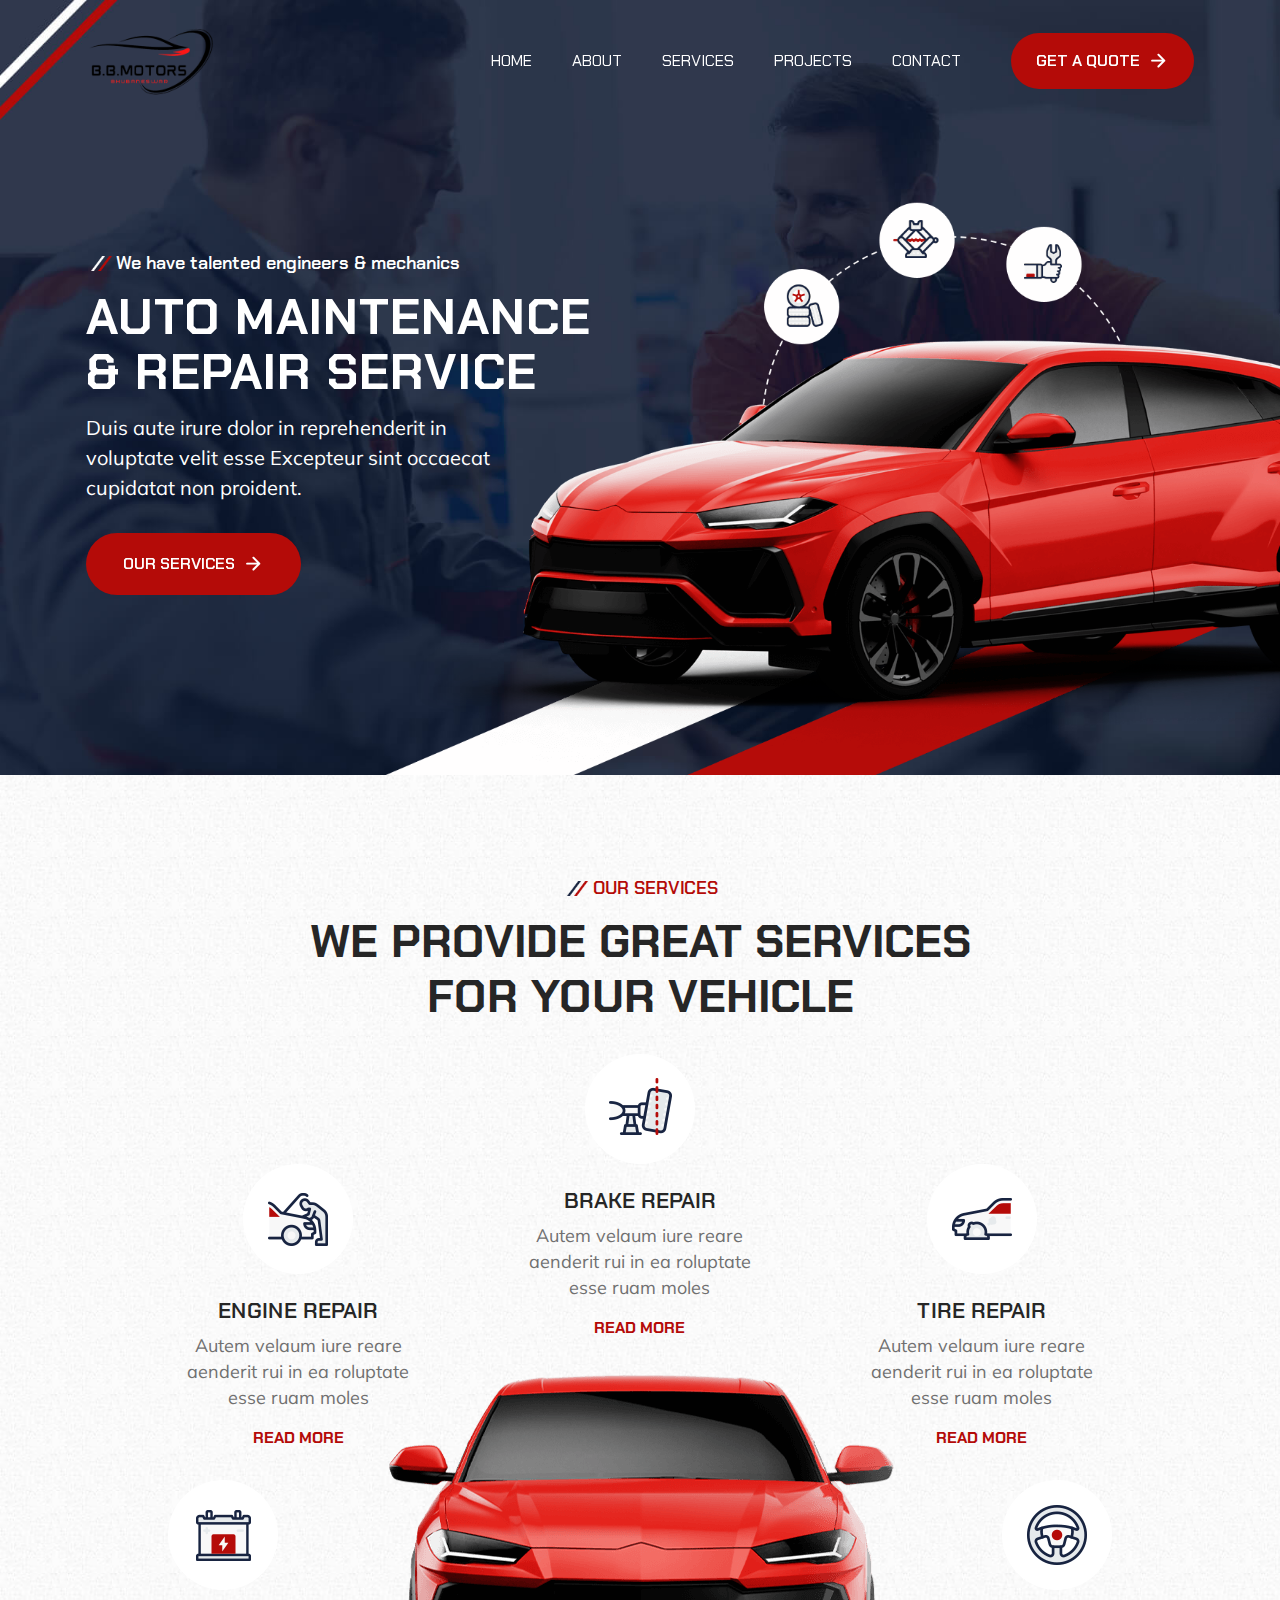
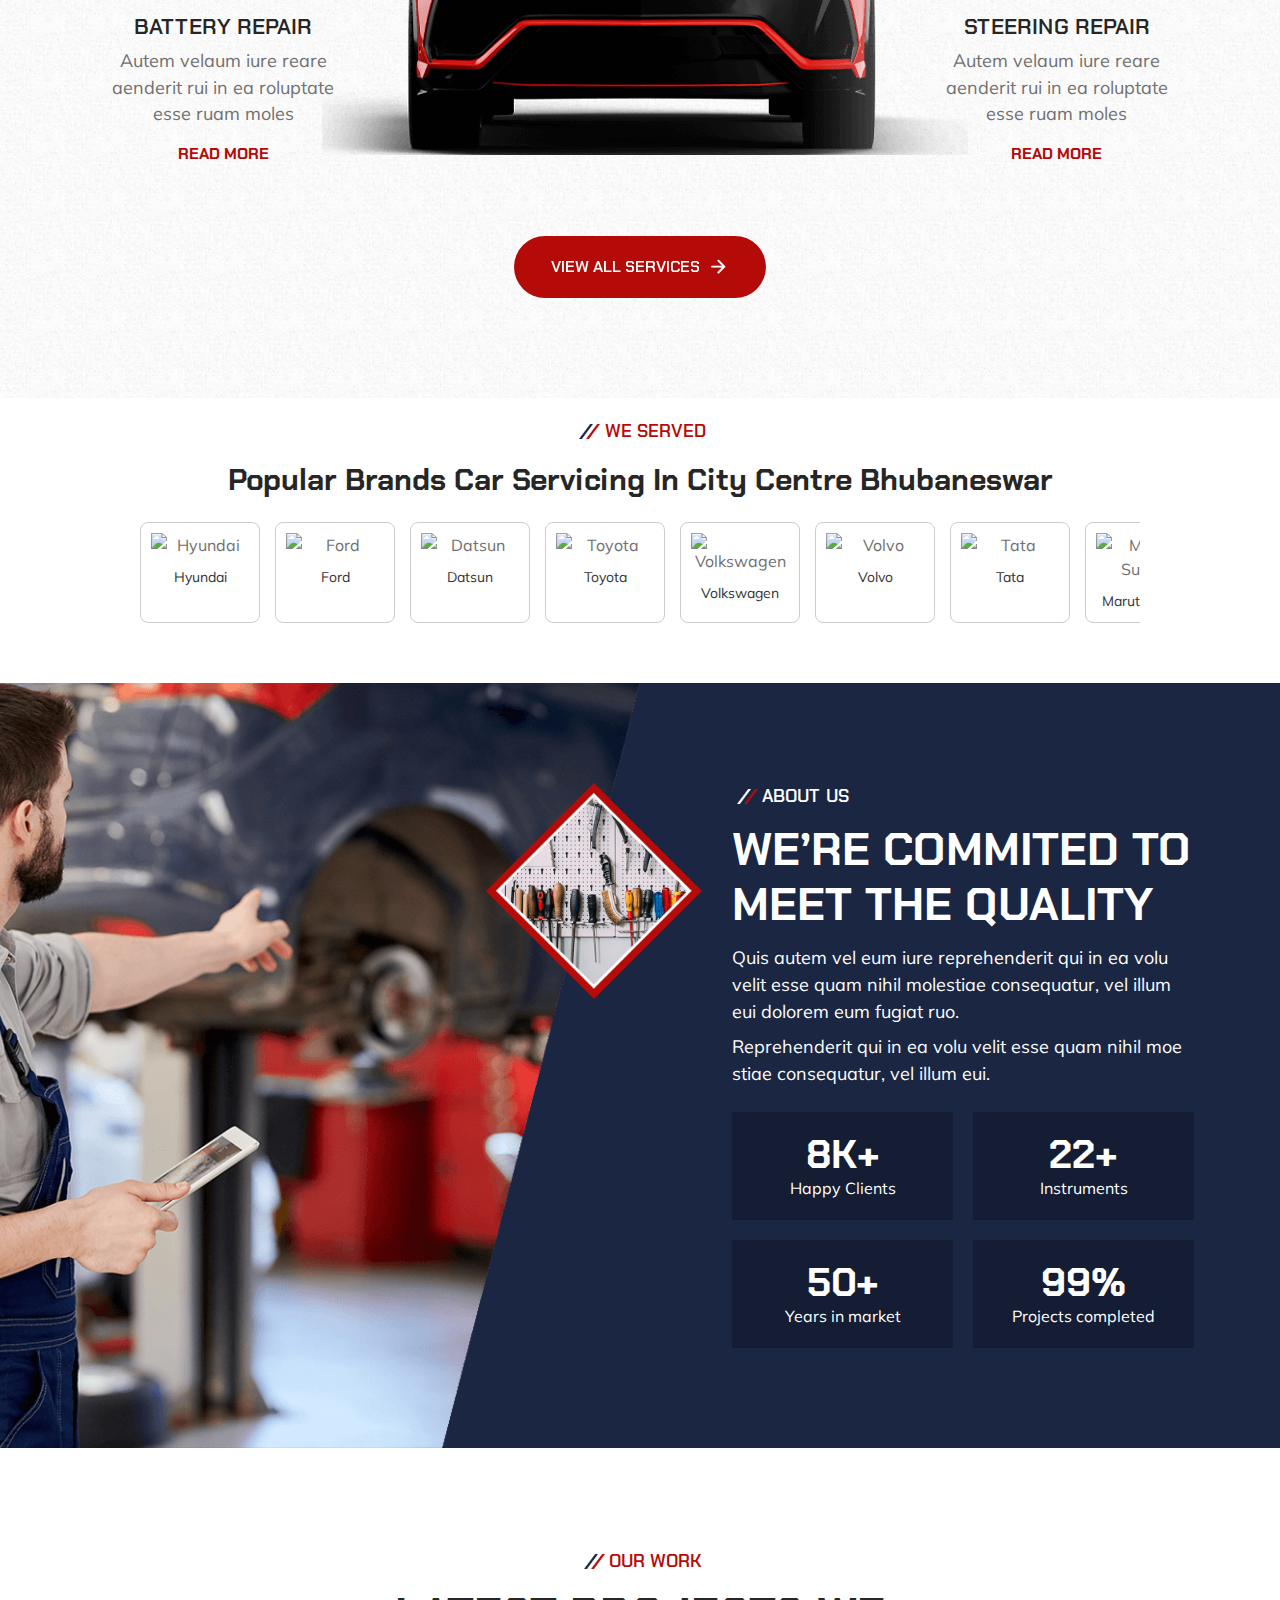
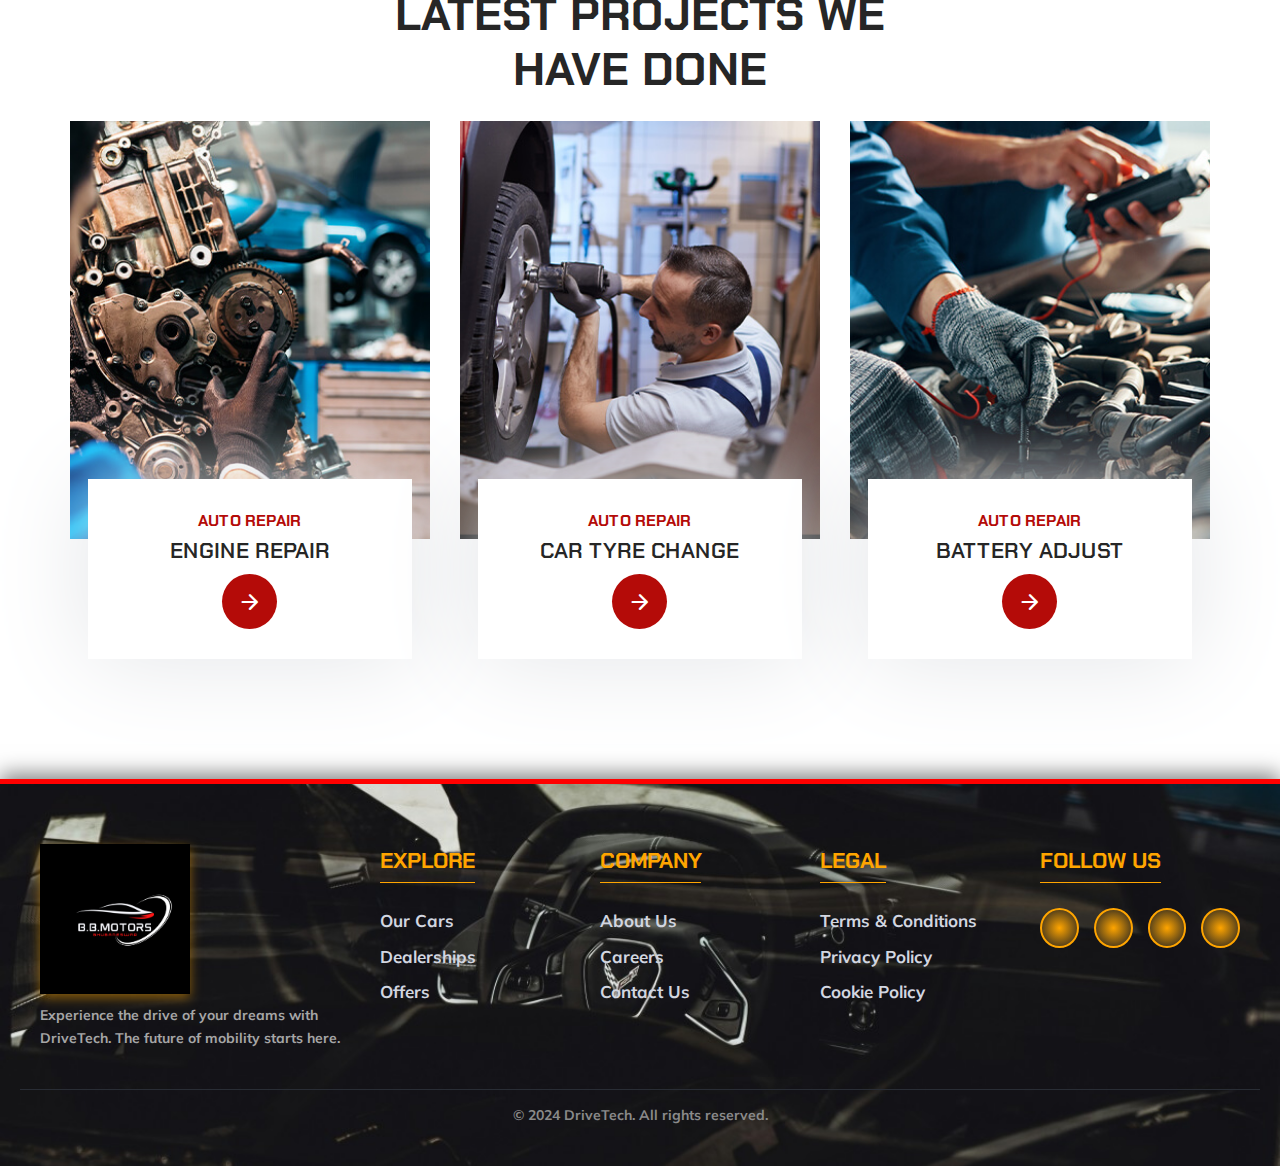
==== index.html @ 751e4c65 "new" ====
<!DOCTYPE html>
<html lang="en">

<head>
  <meta charset="UTF-8">
  <meta http-equiv="X-UA-Compatible" content="IE=edge">
  <meta name="viewport" content="width=device-width, initial-scale=1.0">

  <!-- 
    - primary meta tags
  -->
  <title>Autofix - Auto Maintenance & Repair Service</title>
  <meta name="title" content="Autofix - Auto Maintenance & Repair Service">
  <meta name="description" content="This is a vehicle repair html template made by codewithsadee">

  <!-- 
    - favicon
  -->
  <link rel="shortcut icon" href="./favicon.svg" type="image/svg+xml">

  <!-- 
    - google font link
  -->
  <link rel="preconnect" href="https://fonts.googleapis.com">
  <link rel="preconnect" href="https://fonts.gstatic.com" crossorigin>
  <link href="https://fonts.googleapis.com/css2?family=Chakra+Petch:wght@400;600;700&family=Mulish&display=swap"
    rel="stylesheet">

  <!-- 
    - material icon font
  -->
  <link rel="stylesheet"
    href="https://fonts.googleapis.com/css2?family=Material+Symbols+Rounded:opsz,wght,FILL,GRAD@40,600,0,0" />

  <!-- 
    - custom css link
  -->
  <link rel="stylesheet" href="/assets/css/style.css">

  <!-- 
    - preload images
  -->
  <link rel="preload" as="image" href="./assets/images/hero-banner.png">
  <link rel="preload" as="image" href="./assets/images/hero-bg.jpg">

</head>

<body>

  <!-- 
    - #HEADER
  -->

  <header class="header" data-header>
    <div class="container">
        <a href="#" class="logo">
            <img src="/assets/images/Red___Black-removebg-preview.png" width="128" height="63" alt="autofix home">
        </a>
        <nav class="navbar" data-navbar>
            <ul class="navbar-list">
                <li><a href="#" class="navbar-link">Home</a></li>
                <li><a href="/about/" class="navbar-link">About</a></li>
                <li><a href="#" class="navbar-link">Services</a></li>
                <li><a href="#" class="navbar-link">Projects</a></li>
                <li><a href="#" class="navbar-link">Contact</a></li>
            </ul>
        </nav>
        <a href="#" class="btn btn-primary">
            <span class="span">Get a Quote</span>
            <span class="material-symbols-rounded">arrow_forward</span>
        </a>
        <button class="nav-toggle-btn" aria-label="toggle menu" data-nav-toggler>
            <span class="nav-toggle-icon icon-1"></span>
            <span class="nav-toggle-icon icon-2"></span>
            <span class="nav-toggle-icon icon-3"></span>
        </button>
    </div>
</header>






  <main>
    <article>

      <!-- 
        - #HERO
      -->

      <section class="hero has-bg-image" aria-label="home" style="background-image: url('./assets/images/hero-bg.jpg')">
        <div class="container">

          <div class="hero-content">

            <p class="section-subtitle :dark">We have talented engineers & mechanics</p>

            <h1 class="h1 section-title">Auto Maintenance & Repair Service</h1>

            <p class="section-text">
              Duis aute irure dolor in reprehenderit in voluptate velit esse Excepteur sint occaecat cupidatat non
              proident.
            </p>

            <a href="#" class="btn">
              <span class="span">Our Services</span>

              <span class="material-symbols-rounded">arrow_forward</span>
            </a>

          </div>

          <figure class="hero-banner" style="--width: 1228; --height: 789;">
            <img src="/assets/images/hero-banner.png" width="1228" height="789" alt="red motor vehicle"
              class="move-anim">
          </figure>

        </div>
      </section>





      <!-- 
        - #SERVICE
      -->

      <section class="section service has-bg-image" aria-labelledby="service-label"
        style="background-image: url('./assets/images/service-bg.jpg')">
        <div class="container">

          <p class="section-subtitle :light" id="service-label">Our services</p>

          <h2 class="h2 section-title">We Provide Great Services For your Vehicle</h2>

          <ul class="service-list">

            <li>
              <div class="service-card">

                <figure class="card-icon">
                  <img src="/assets/images/services-1.png" width="110" height="110" loading="lazy" alt="Engine Repair">
                </figure>

                <h3 class="h3 card-title">Engine Repair</h3>

                <p class="card-text">
                  Autem velaum iure reare aenderit rui in ea roluptate esse ruam moles
                </p>

                <a href="#" class="btn-link">Read more</a>

              </div>
            </li>

            <li>
              <div class="service-card">

                <figure class="card-icon">
                  <img src="./assets/images/services-2.png" width="110" height="110" loading="lazy" alt="Brake Repair">
                </figure>

                <h3 class="h3 card-title">Brake Repair</h3>

                <p class="card-text">
                  Autem velaum iure reare aenderit rui in ea roluptate esse ruam moles
                </p>

                <a href="#" class="btn-link">Read more</a>

              </div>
            </li>

            <li>
              <div class="service-card">

                <figure class="card-icon">
                  <img src="./assets/images/services-3.png" width="110" height="110" loading="lazy" alt="Tire Repair">
                </figure>

                <h3 class="h3 card-title">Tire Repair</h3>

                <p class="card-text">
                  Autem velaum iure reare aenderit rui in ea roluptate esse ruam moles
                </p>

                <a href="#" class="btn-link">Read more</a>

              </div>
            </li>

            <li>
              <div class="service-card">

                <figure class="card-icon">
                  <img src="./assets/images/services-4.png" width="110" height="110" loading="lazy"
                    alt="Battery Repair">
                </figure>

                <h3 class="h3 card-title">Battery Repair</h3>

                <p class="card-text">
                  Autem velaum iure reare aenderit rui in ea roluptate esse ruam moles
                </p>

                <a href="#" class="btn-link">Read more</a>

              </div>
            </li>

            <li class="service-banner">
              <img src="./assets/images/services-5.png" width="646" height="380" loading="lazy" alt="Red Car"
                class="move-anim">
            </li>

            <li>
              <div class="service-card">

                <figure class="card-icon">
                  <img src="./assets/images/services-6.png" width="110" height="110" loading="lazy"
                    alt="Steering Repair">
                </figure>

                <h3 class="h3 card-title">Steering Repair</h3>

                <p class="card-text">
                  Autem velaum iure reare aenderit rui in ea roluptate esse ruam moles
                </p>

                <a href="#" class="btn-link">Read more</a>

              </div>
            </li>

          </ul>

          <a href="#" class="btn">
            <span class="span">View All Services</span>

            <span class="material-symbols-rounded">arrow_forward</span>
          </a>

        </div>
      </section>


      <section class="car-brands">
        <p class="section-subtitle :light" id="service-label">WE SERVED</p>
        <h1>Popular Brands Car Servicing In City Centre Bhubaneswar</h1>
        <div class="carousel">
          <div class="carousel-track">
            <div class="brand">
              <img src="hyundai.png" alt="Hyundai">
              <p>Hyundai</p>
            </div>
            <div class="brand">
              <img src="ford.png" alt="Ford">
              <p>Ford</p>
            </div>
            <div class="brand">
              <img src="datsun.png" alt="Datsun">
              <p>Datsun</p>
            </div>
            <div class="brand">
              <img src="toyota.png" alt="Toyota">
              <p>Toyota</p>
            </div>
            <div class="brand">
              <img src="volkswagen.png" alt="Volkswagen">
              <p>Volkswagen</p>
            </div>
            <div class="brand">
              <img src="volvo.png" alt="Volvo">
              <p>Volvo</p>
            </div>
            <div class="brand">
              <img src="tata.png" alt="Tata">
              <p>Tata</p>
            </div>
            <div class="brand">
              <img src="maruti-suzuki.png" alt="Maruti Suzuki">
              <p>Maruti Suzuki</p>
            </div>
            <div class="brand">
              <img src="mahindra.png" alt="Mahindra">
              <p>Mahindra</p>
            </div>
            <div class="brand">
              <img src="nissan.png" alt="Nissan">
              <p>Nissan</p>
            </div>
          </div>
        </div>
      </section>


      <!-- 
        - #ABOUT
      -->

      <section class="section about has-before" aria-labelledby="about-label">
        <div class="container">

          <figure class="about-banner">
            <img src="./assets/images/about-banner.png" width="540" height="540" loading="lazy"
              alt="vehicle repire equipments" class="w-100">
          </figure>

          <div class="about-content">

            <p class="section-subtitle :dark">About Us</p>

            <h2 class="h2 section-title">We’re Commited to Meet the quality</h2>

            <p class="section-text">
              Quis autem vel eum iure reprehenderit qui in ea volu velit esse quam nihil molestiae consequatur, vel
              illum eui dolorem eum fugiat ruo.
            </p>

            <p class="section-text">
              Reprehenderit qui in ea volu velit esse quam nihil moe stiae consequatur, vel illum eui.
            </p>

            <ul class="about-list">

              <li class="about-item">
                <p>
                  <strong class="display-1 strong">8K+</strong> Happy Clients
                </p>
              </li>

              <li class="about-item">
                <p>
                  <strong class="display-1 strong">22+</strong> Instruments
                </p>
              </li>

              <li class="about-item">
                <p>
                  <strong class="display-1 strong">50+</strong> Years in market
                </p>
              </li>

              <li class="about-item">
                <p>
                  <strong class="display-1 strong">99%</strong> Projects completed
                </p>
              </li>

            </ul>

          </div>

        </div>
      </section>





      <!-- 
        - #WORK
      -->

      <section class="section work" aria-labelledby="work-label">
        <div class="container">

          <p class="section-subtitle :light" id="work-label">Our Work</p>

          <h2 class="h2 section-title">Latest projects we have done</h2>

          <ul class="has-scrollbar">

            <li class="scrollbar-item">
              <div class="work-card">

                <figure class="card-banner img-holder" style="--width: 350; --height: 406;">
                  <img src="./assets/images/work-1.jpg" width="350" height="406" loading="lazy" alt="Engine Repair"
                    class="img-cover">
                </figure>

                <div class="card-content">
                  <p class="card-subtitle">Auto Repair</p>

                  <h3 class="h3 card-title">Engine Repair</h3>

                  <a href="#" class="card-btn">
                    <span class="material-symbols-rounded">arrow_forward</span>
                  </a>
                </div>

              </div>
            </li>

            <li class="scrollbar-item">
              <div class="work-card">

                <figure class="card-banner img-holder" style="--width: 350; --height: 406;">
                  <img src="./assets/images/work-2.jpg" width="350" height="406" loading="lazy" alt="Car Tyre change"
                    class="img-cover">
                </figure>

                <div class="card-content">
                  <p class="card-subtitle">Auto Repair</p>

                  <h3 class="h3 card-title">Car Tyre change</h3>

                  <a href="#" class="card-btn">
                    <span class="material-symbols-rounded">arrow_forward</span>
                  </a>
                </div>

              </div>
            </li>

            <li class="scrollbar-item">
              <div class="work-card">

                <figure class="card-banner img-holder" style="--width: 350; --height: 406;">
                  <img src="./assets/images/work-3.jpg" width="350" height="406" loading="lazy" alt="Battery Adjust"
                    class="img-cover">
                </figure>

                <div class="card-content">
                  <p class="card-subtitle">Auto Repair</p>

                  <h3 class="h3 card-title">Battery Adjust</h3>

                  <a href="#" class="card-btn">
                    <span class="material-symbols-rounded">arrow_forward</span>
                  </a>
                </div>

              </div>
            </li>

          </ul>

        </div>
      </section>

    </article>
  </main>





  <!-- 
    - #FOOTER
  -->

  <footer class="footer">
    <div class="footer-container">
      <div class="footer-section footer-brand">
        <img src="/assets/images/1.png" alt="DriveTech Logo" class="footer-logo">
        <p>Experience the drive of your dreams with DriveTech. The future of mobility starts here.</p>
      </div>
      <div class="footer-section">
        <h4>Explore</h4>
        <ul>
          <li><a href="#">Our Cars</a></li>
          <li><a href="#">Dealerships</a></li>
          <li><a href="#">Offers</a></li>
        </ul>
      </div>
      <div class="footer-section">
        <h4>Company</h4>
        <ul>
          <li><a href="#">About Us</a></li>
          <li><a href="#">Careers</a></li>
          <li><a href="#">Contact Us</a></li>
        </ul>
      </div>
      <div class="footer-section">
        <h4>Legal</h4>
        <ul>
          <li><a href="#">Terms & Conditions</a></li>
          <li><a href="#">Privacy Policy</a></li>
          <li><a href="#">Cookie Policy</a></li>
        </ul>
      </div>
      <div class="footer-section social-icons">
        <h4>Follow Us</h4>
        <div class="icons">
          <a href="#" class="icon facebook"></a>
          <a href="#" class="icon twitter"></a>
          <a href="#" class="icon linkedin"></a>
          <a href="#" class="icon youtube"></a>
        </div>
      </div>
    </div>
    <div class="footer-bottom">
      <p>© 2024 DriveTech. All rights reserved.</p>
    </div>
  </footer>





  <!-- 
    - custom js link
  -->
  <script src="./assets/js/script.js"></script>

</body>

</html>
---- assets/css/style.css ----
/*-----------------------------------*\
  #style.css
\*-----------------------------------*/

/**
 * copyright 2022 codewithsadee
 */





/*-----------------------------------*\
  #CUSTOM PROPERTY
\*-----------------------------------*/

:root {

  /**
   * colors
   */

  --international-orange-engineering: hsl(1, 91%, 37%);
  --cadet-blue-creyola: hsl(222, 14%, 69%);
  --oxford-blue-1: hsl(222, 47%, 15%);
  --oxford-blue-2: hsl(222, 44%, 14%);
  --oxford-blue-3: hsl(222, 50%, 11%);
  --sonic-silver: hsl(0, 0%, 44%);
  --space-cadet: hsl(222, 44%, 18%);
  --pastel-pink: hsl(1, 53%, 75%);
  --eerie-black: hsl(0, 0%, 15%);
  --light-gray: hsl(0, 0%, 80%);
  --white: hsl(0, 0%, 100%);

  /**
   * typography
   */

  --ff-chakra-petch: 'Chakra Petch', sans-serif;
  --ff-mulish: 'Mulish', sans-serif;
  
  --fs-1: 3.5rem;
  --fs-2: 3rem;
  --fs-3: 2.4rem;
  --fs-4: 1.8rem;
  --fs-5: 1.4rem;
  --fs-6: 1.2rem;
  
  --fw-400: 400;
  --fw-600: 600;
  --fw-700: 700;

  /**
   * spacing
   */

  --section-padding: 60px;

  /**
   * box shadow
   */

  --shadow: 0px 0px 100px 0px hsl(216, 9%, 90%);

  /**
   * border radius
   */

  --radius-pill: 100px;
  --radius-circle: 50%;

  /**
   * transition
   */

  --transition: 0.25s ease;
  --cubic-out: cubic-bezier(0.05, 0.83, 0.52, 0.97);

}





/*-----------------------------------*\
  #RESET
\*-----------------------------------*/

*,
*::before,
*::after {
  margin: 0;
  padding: 0;
  box-sizing: border-box;
}

li { list-style: none; }

a,
img,
span,
button { display: block; }

a {
  color: inherit;
  text-decoration: none;
}

img { height: auto; }

button {
  background: none;
  border: none;
  font: inherit;
  cursor: pointer;
}

address { font-style: normal; }

html {
  font-family: var(--ff-mulish);
  font-size: 10px;
  scroll-behavior: smooth;
}

body {
  background-color: var(--white);
  color: var(--sonic-silver);
  font-size: 1.6rem;
  line-height: 1.5;
}

:focus-visible { outline-offset: 4px; }

::-webkit-scrollbar { width: 10px; }

::-webkit-scrollbar-track { background-color: hsl(0, 0%, 98%); }

::-webkit-scrollbar-thumb { background-color: hsl(0, 0%, 80%); }

::-webkit-scrollbar-thumb:hover { background-color: hsl(0, 0%, 70%); }





/*-----------------------------------*\
  #REUSED STYLE
\*-----------------------------------*/

.container { padding-inline: 16px; }

.material-symbols-rounded {
  --fs: 1em;
  font-variation-settings: 'FILL' 0, 'wght' 600, 'GRAD' 0, 'opsz' 40;
  font-size: var(--fs);
  width: 1em;
  overflow: hidden;
}

.has-bg-image {
  background-repeat: no-repeat;
  background-size: cover;
  background-position: left;
}

.section-subtitle {
  max-width: max-content;
  font-family: var(--ff-chakra-petch);
  font-size: var(--fs-5);
  font-weight: var(--fw-600);
  text-transform: uppercase;
  margin-block-end: 12px;
  margin-inline: auto;
}

.section-subtitle::before {
  content: "";
  display: inline-block;
  height: 15px;
  width: 30px;
  margin-block-end: -2px;
  background-repeat: no-repeat;
  background-size: contain;
  background-position: center;
}

.section-subtitle.\:dark { color: var(--white); }

.section-subtitle.\:dark::before { background-image: url('../images/text-bars-light.png'); }

.section-subtitle.\:light { color: var(--international-orange-engineering); }

.section-subtitle.\:light::before { background-image: url('../images/text-bars-dark.png'); }

.section-title { text-align: center; }

.h1,
.h2,
.h3,
.display-1 {
  font-family: var(--ff-chakra-petch);
  font-weight: var(--fw-700);
  text-transform: uppercase;
}

.display-1 { font-size: var(--fs-1); }

.h1 {
  color: var(--white);
  font-size: var(--fs-2);
  line-height: 1.1;
  letter-spacing: 1px;
}

.h2,
.h3 {
  color: var(--eerie-black);
  font-weight: var(--fw-600);
  line-height: 1.2;
}

.h2 { font-size: var(--fs-3); }

.h3 { font-size: var(--fs-4); }

.btn {
  background-color: var(--international-orange-engineering);
  color: var(--white);
  max-width: max-content;
  font-family: var(--ff-chakra-petch);
  font-weight: var(--fw-600);
  text-transform: uppercase;
  display: flex;
  align-items: center;
  gap: 8px;
  padding: 12px 20px;
  border: 1px solid transparent;
  border-radius: var(--radius-pill);
  transition: var(--transition);
  will-change: transform;
}

.btn:is(:hover, :focus-visible) {
  transform: translateY(-5px);
  background-color: var(--oxford-blue-3);
  border-color: var(--white);
}

.move-anim { animation: moving 2s ease-in-out infinite alternate; }

@keyframes moving {
  0% { transform: translateY(0); }
  100% { transform: translateY(10px); }
}

.section { padding-block: var(--section-padding); }

.btn-link {
  font-family: var(--ff-chakra-petch);
  text-transform: uppercase;
  color: var(--international-orange-engineering);
  font-weight: var(--fw-700);
}

.w-100 { width: 100%; }

.img-holder {
  aspect-ratio: var(--width) / var(--height);
  background-color: var(--light-gray);
  overflow: hidden;
}

.img-cover {
  width: 100%;
  height: 100%;
  object-fit: cover;
}

.has-scrollbar {
  display: flex;
  align-items: center;
  gap: 30px;
  overflow-x: auto;
  scroll-snap-type: inline mandatory;
  padding-block-end: 20px;
}

.scrollbar-item {
  min-width: 100%;
  scroll-snap-align: start;
}

.has-scrollbar::-webkit-scrollbar { height: 16px; }

.has-scrollbar::-webkit-scrollbar-track {
  background-color: var(--pastel-pink);
  border-radius: 20px;
}

.has-scrollbar::-webkit-scrollbar-thumb {
  background-color: var(--international-orange-engineering);
  border-radius: 20px;
  border: 3px solid var(--pastel-pink);
}

.has-scrollbar::-webkit-scrollbar-button { width: 15%; }





/*-----------------------------------*\
  #HEADER
\*-----------------------------------*/
/* General styles for header */
.header {
  position: fixed;
  top: 0;
  left: 0;
  width: 100%;
  padding: 20px 15px;
  background-color:transparent;
  transition: background-color 0.3s ease, padding 0.3s ease, box-shadow 0.3s ease;
  z-index: 4;
}

.header.scrolled {
  background-color: rgba(255, 255, 255, 0.276); /* Light transparent white */
  padding: 10px 15px;
  box-shadow: 0px 4px 6px rgba(0, 0, 0, 0.1); /* Subtle shadow */
  backdrop-filter: blur(10px); /* Optional frosted glass effect */
}

/* Change navbar link colors after scrolling */
.header.scrolled .navbar-link {
  color: black; /* Black links after scrolling */
  transition: color 0.3s ease;
  font-weight: bolder;
}

/* Navbar container */
.header .container {
  display: flex;
  justify-content: space-between;
  align-items: center;
}

/* Logo styles */
.logo img {
  width: 100px;
}

/* Navbar links */
.navbar-link {
  font-family: var(--ff-chakra-petch);
  font-size: var(--fs-5);
  text-transform: uppercase;
  color: var(--white); /* Default color */
  padding: 10px 20px;
  transition: color 0.3s ease, background-color 0.3s ease;
}

.navbar-link:is(:hover, :focus-visible) {
  background-color: var(--white);
  color: var(--international-orange-engineering);
}

/* Navbar dropdown */
.navbar {
  position: absolute;
  top: 70px;
  right: 30px;
  background-color: var(--international-orange-engineering);
  min-width: max-content;
  width: 30%;
  transform: translateY(20px);
  opacity: 0;
  visibility: hidden;
  transition: transform 0.25s ease, opacity 0.25s ease, visibility 0.25s;
  z-index: 2;
}

.navbar.active {
  transform: translateY(0);
  opacity: 1;
  visibility: visible;
  transition-duration: 0.5s;
}

/* Nav toggle button styling */
.nav-toggle-btn {
  display: flex;
  flex-direction: column;
  gap: 7px;
  background: none;
  border: none;
  cursor: pointer;
  z-index: 5;
}

.nav-toggle-icon {
  width: 30px;
  height: 2px;
  background-color: var(--white);
  transition: transform 0.3s ease, opacity 0.3s ease;
}

.nav-toggle-btn.active .icon-1 {
  transform: rotate(45deg) translate(8px, 8px);
}

.nav-toggle-btn.active .icon-2 {
  opacity: 0;
  transform: translateX(-10px);
}

.nav-toggle-btn.active .icon-3 {
  transform: rotate(-45deg) translate(4px, -4px);
}

/* Button for "Get a Quote" */
.header .btn {
  display: none;
}

/* Responsive adjustments */
@media (max-width: 768px) {
  .header {
      padding: 15px 10px;
  }

  .logo img {
      width: 80px;
  }

  .navbar {
      width: 70%;
      top: 60px;
  }
}






/*-----------------------------------*\
  #HERO
\*-----------------------------------*/

.hero {
  position: relative;
  padding-block-start: calc(var(--section-padding) + 70px);
  text-align: center;
  z-index: 1;
  overflow: hidden;
}

.hero .container {
  display: grid;
  gap: 30px;
}

.hero .section-subtitle { text-transform: unset; }

.hero .section-text {
  color: var(--white);
  margin-block: 14px 18px;
}

.hero .btn { margin-inline: auto; }

.hero-banner { aspect-ratio: var(--width) / var(--height); }

.hero-banner img {
  position: absolute;
  bottom: 0;
  right: 0;
  width: 90%;
  z-index: -1;
}





/*-----------------------------------*\
  #SERVICE
\*-----------------------------------*/

.service-banner { display: none; }

.service { text-align: center; }

.service-list {
  gap: 0;
  margin-block-end: 40px;
}

.service-card .card-icon {
  max-width: max-content;
  margin-inline: auto;
  margin-block-end: 24px;
}

.service-card .card-text {
  line-height: 1.2;
  margin-block: 8px;
}

.service .btn { margin-inline: auto; }



/* BRAND */


.car-brands {
  text-align: center;
  padding: 20px;
}

.car-brands h1 {
  font-size: 3rem;
  margin-bottom: 20px;
  font-family: var(--ff-chakra-petch);
  color: var(--eerie-black);
}

.carousel {
  position: relative;
  overflow: hidden;
  width: 100%;
  max-width: 1000px;
  margin: 0 auto;
}

.carousel-track {
  display: flex;
  gap: 15px;
  transition: transform 0.5s ease-in-out;
}

.brand {
  width: 120px;
  padding: 10px;
  border: 1px solid #ccc;
  border-radius: 8px;
  text-align: center;
  flex-shrink: 0;
  transition: transform 0.3s, box-shadow 0.3s;
}

.brand img {
  max-width: 100%;
  height: auto;
  margin-bottom: 10px;
}

.brand p {
  font-size: 14px;
  color: #333;
  margin: 0;
}

.brand:hover {
  transform: scale(1.05);
  box-shadow: 0 4px 10px rgba(0, 0, 0, 0.2);
}

/* Responsive Styles */

/* For large tablets and smaller laptops (1024px and below) */
@media (max-width: 1024px) {
  .carousel-track {
    gap: 10px;
  }
  .brand {
    width: 100px;
  }
}

/* For tablets (768px and below) */
@media (max-width: 768px) {
  .car-brands h1 {
    font-size: 20px;
    margin-bottom: 15px;
  }

  .brand {
    width: 90px;
    padding: 8px;
  }

  .brand p {
    font-size: 12px;
  }
}

/* For large smartphones (480px and below) */
@media (max-width: 480px) {
  .car-brands h1 {
    font-size: 18px;
    margin-bottom: 10px;
  }

  .brand {
    width: 80px;
    padding: 6px;
  }

  .brand p {
    font-size: 10px;
  }

  .carousel-track {
    gap: 5px;
  }
}

/* For small smartphones (360px and below) */
@media (max-width: 360px) {
  .car-brands h1 {
    font-size: 16px;
  }

  .brand {
    width: 70px;
    padding: 5px;
  }

  .brand p {
    font-size: 9px;
  }
}



/*-----------------------------------*\
  #ABOUT
\*-----------------------------------*/

.about {
  background-color: var(--space-cadet);
  color: var(--white);
  text-align: center;
  margin-top: 40px;
}

.about .container {
  display: grid;
  gap: 50px;
}

.about .section-title { color: var(--white); }

.about .section-text:nth-child(3) { margin-block: 12px 8px; }

.about-list {
  display: grid;
  gap: 25px;
  margin-block-start: 25px;
}

.about-item {
  background-color: var(--oxford-blue-2);
  padding: 40px 20px;
  transition: var(--transition);
}

.about-item:hover {
  background-color: var(--international-orange-engineering);
  transform: translateY(-8px);
}

.about-item .strong {
  display: block;
  line-height: 1.1;
}





/*-----------------------------------*\
  #WORK
\*-----------------------------------*/

.work .container { padding-inline: 0; }

.work .section-title { margin-block-end: 24px; }

.work-card { position: relative; }

.work-card .card-content {
  background-color: var(--white);
  max-width: 90%;
  padding: 30px 10px;
  margin-block-start: -60px;
  margin-inline: auto;
  position: relative;
  text-align: center;
  box-shadow: var(--shadow);
}

.work-card .card-subtitle {
  font-family: var(--ff-chakra-petch);
  text-transform: uppercase;
  color: var(--international-orange-engineering);
  font-weight: var(--fw-700);
  margin-block-end: 5px;
}

.work-card .card-title { margin-block-end: 10px; }

.work-card .card-btn {
  background-color: var(--international-orange-engineering);
  color: var(--white);
  font-size: 2rem;
  margin-inline: auto;
  width: 38px;
  height: 38px;
  display: grid;
  place-items: center;
  border-radius: var(--radius-circle);
}





/*-----------------------------------*\
  #FOOTER
\*-----------------------------------*/
/* General Footer Styles */
/* General Footer Styles */
.footer {
  background: url('/assets/images/footer-bg.jpg') no-repeat center/cover;
  padding: 60px 20px 40px;
  position: relative;
  overflow: hidden;
  box-shadow: 0 -5px 20px rgba(0, 0, 0, 0.5);
  font-weight: bolder;
  border-top: 5px solid red;
}

/* Footer Container */
.footer-container {
  display: flex;
  justify-content: space-between;
  flex-wrap: wrap;
  max-width: 1200px;
  margin: auto;
  gap: 20px;
}

.footer-section {
  flex: 1;
  min-width: 200px;
}

.footer-section h4 {
  font-size: 2.2rem;
  margin-bottom: 15px;
  color: #ffa500;
  text-transform: uppercase;
  border-bottom: 1px solid #ffa500;
  padding-bottom: 5px;
  display: inline-block;
  font-family: var(--ff-chakra-petch);
}

.footer-section ul {
  list-style: none;
  padding: 0;
  margin: 0;
}

.footer-section ul li {
  margin: 10px 0;
}

.footer-section ul li a {
  text-decoration: none;
  color: #d2d6e0;
  font-size: 14px;
  position: relative;
  transition: color 0.3s, transform 0.3s;
  font-family: var(--ff-mulish);
  font-size: 1.7rem;
}

.footer-section ul li a::before {
  content: '';
  position: absolute;
  left: 50%;
  bottom: -2px;
  width: 0;
  height: 2px;
  background-color: #ffa500;
  transition: width 0.3s ease, left 0.3s ease;
}

.footer-section ul li a:hover {
  color: #ffa500;
}

.footer-section ul li a:hover::before {
  width: 50%;
  left: 0%;
}

/* Brand Section */
.footer-section.footer-brand {
  flex: 2;
}

.footer-section.footer-brand p {
  color: #a6a6a6;
  margin-top: 10px;
  font-size: 14px;
  line-height: 1.6;
}

.footer-logo {
  width: 150px;
  margin-bottom: 10px;
  filter: drop-shadow(0px 4px 6px rgba(255, 165, 0, 0.5));
}

/* Social Icons */
.social-icons .icons {
  display: flex;
  gap: 15px;
  margin-top: 10px;
}

.icon {
  width: 40px;
  height: 40px;
  background: radial-gradient(circle, #ffa500, #151a24);
  border: 2px solid #ffa500;
  border-radius: 50%;
  display: flex;
  align-items: center;
  justify-content: center;
  transition: transform 0.3s, box-shadow 0.3s;
}

.icon:hover {
  transform: scale(1.2);
  box-shadow: 0 0 15px #ffa500;
}

/* Footer Bottom */
.footer-bottom {
  margin-top: 40px;
  text-align: center;
  font-size: 14px;
  color: #8a8a8a;
  border-top: 1px solid #292d35;
  padding-top: 15px;
}

.footer-bottom p {
  margin: 0;
}

/* Default Screen */
@media (min-width: 1200px) {
  .footer-container {
    flex-direction: row;
    justify-content: space-between;
  }

  .footer-section {
    text-align: left;
  }

  .footer-section.footer-brand {
    text-align: left;
  }

  .social-icons .icons {
    justify-content: flex-start;
  }
}

/* Tablets and Smaller Laptops (768px to 1200px) */
@media (max-width: 1199px) and (min-width: 768px) {
  .footer-container {
    flex-direction: column;
    gap: 40px;
  }

  .footer-section {
    text-align: center;
  }

  .footer-section.footer-brand {
    text-align: center;
  }

  .social-icons .icons {
    justify-content: center;
  }
}

/* Mobile Phones (480px to 768px) */
@media (max-width: 768px) and (min-width: 480px) {
  .footer {
    padding: 50px 20px;
  }

  .footer-container {
    flex-direction: column;
    gap: 30px;
  }

  .footer-section h4 {
    font-size: 1.8rem;
  }

  .footer-section ul li a {
    font-size: 1.5rem;
  }

  .footer-bottom {
    font-size: 13px;
  }
}

/* Mobile Phones (Below 480px) */
@media (max-width: 479px) {
  .footer {
    padding: 40px 20px;
  }

  .footer-container {
    flex-direction: column;
    gap: 25px;
  }

  .footer-section h4 {
    font-size: 1.6rem;
  }

  .footer-section ul li a {
    font-size: 1.4rem;
  }

  .footer-bottom {
    font-size: 12px;
  }
}




/*-----------------------------------*\
  #MEDIA QUERIES
\*-----------------------------------*/

/**
 * responsive for large than 575px screen
 */

@media (min-width: 575px) {

  /**
   * CUSTOM PROPERTY
   */

  :root {

    /**
     * typography
     */

    --fs-2: 4rem;
    --fs-3: 2.8rem;
    --fs-4: 2rem;

  }



  /**
   * REUSED STYLE
   */

  .container {
    max-width: 540px;
    width: 100%;
    margin-inline: auto;
  }

  .section-subtitle { --fs-5: 1.6rem; }

  .h2 { font-weight: var(--fw-700); }



  /**
   * HERO
   */

  .hero .container { max-width: unset; }

  .hero-content {
    max-width: 520px;
    margin-inline: auto;
  }

  .hero .section-text { font-size: 1.8rem; }



  /**
   * SERVICE
   */

  .service .section-title { margin-block-end: 30px; }

  .service-list {
    display: grid;
    grid-template-columns: 1fr 1fr;
    gap: 30px;
    margin-block-end: 40px;
  }

  

  /**
   * ABOUT
   */

  .about-list {
    grid-template-columns: 1fr 1fr;
    gap: 20px;
  }

  .about-item { padding-block: 20px; }



  /**
   * WORK
   */

  .scrollbar-item { min-width: calc(50% - 15px); }

}

  /**
   * FOOTER
   */

 





/**
 * responsive for large than 768px screen
 */

@media (min-width: 768px) {

  /**
   * CUSTOM PROPERTY
   */

  :root {

    /**
     * typography
     */

    --fs-1: 4rem;
    --fs-2: 5rem;
    --fs-3: 3.4rem;

  }



  /**
   * REUSED STYLE
   */

  .container,
  .hero-content { max-width: 720px; }

  .btn { padding: 16px 32px; }

  .section-subtitle { --fs-5: 1.8rem; }

  .section-title:not(.h1) {
    max-width: 500px;
    margin-inline: auto;
  }



  /**
   * HERO
   */

  .hero { --section-padding: 120px; }

  .hero .section-text { margin-block-end: 30px; }



  /**
   * SERVICE
   */

  .service-banner {
    display: block;
    position: relative;
  }

  .service-list { grid-template-columns: repeat(3, 1fr); }

  .service-banner img {
    position: absolute;
    top: 0;
    left: -25%;
    margin-block-start: 15%;
    width: 150%;
    transform-origin: top;
  }



  /**
   * ABOUT
   */
   
  .about-banner { max-width: max-content; }

  .about-banner,
  .about .section-text { margin-inline: auto; }

  .about .section-text { max-width: 520px; }



  /**
   * FOOTER
   */

  .footer-top .container { grid-template-columns: 1fr 0.9fr 0.9fr; }

  .copyright { --fs-6: 1.4rem; }

}





/**
 * responsive for large than 992px screen
 */

@media (min-width: 992px) {

  /**
   * CUSTOM PROPERTY
   */

  :root {

    /**
     * typography
     */

    --fs-2: 4.4rem;
    --fs-3: 3.8rem;
    --fs-4: 2.2rem;

    /**
     * spacing
     */

    --section-padding: 100px;

  }



  /**
   * REUSED STYLE
   */

  .container { max-width: 960px; }

  .section-text,
  .card-text { font-size: 1.8rem; }



  /**
   * HEADER
   */

  .nav-toggle-btn { display: none; }

  .header .container { gap: 30px; }

  .navbar,
  .navbar.active {
    all: unset;
    display: block;
    margin-inline-start: auto;
  }

  .navbar-list { display: flex; }

  .navbar-link {
    position: relative;
    font-size: unset;
  }

  .navbar-link:is(:hover, :focus-visible) {
    background: none;
    color: var(--white);
  }

  .navbar-link::after {
    content: url("../images/nav-before-img.png");
    position: absolute;
    bottom: -8px;
    left: 50%;
    transform: translateX(-50%);
    opacity: 0;
  }

  .navbar-link:is(:hover, :focus-visible)::after { opacity: 1; }

  .header .btn {
    display: flex;
    padding: 12px 24px;
    font-size: var(--fs-5);
  }



  /**
   * HERO
   */

  .hero {
    text-align: left;
    padding-block-end: 80px;
  }

  .hero .container {
    max-width: 960px;
    grid-template-columns: 1fr 1fr;
  }

  .hero :is(.section-subtitle, .btn) { margin-inline: 0; }

  .hero .section-title { text-align: left; }

  .hero-banner img { width: 55%; }



  /**
   * SERVICE
   */

  .service-card .card-text {
    padding-inline: 25px;
    line-height: 1.45;
    margin-block-end: 15px;
  }

  .service-list li:nth-child(-2n+3) { margin-block-start: 90px; }

  .service-list li:nth-child(4) { margin-inline-end: 60px; }

  .service-list li:nth-child(6) { margin-inline-start: 60px; }

  .service-banner img {
    left: -55%;
    margin-block-start: -30%;
    width: 210%;
  }



  /**
   * ABOUT
   */

  .about {
    position: relative;
    z-index: 1;
  }

  .about,
  .about .section-title { text-align: left; }

  .about .container {
    grid-template-columns: 1fr 0.75fr;
    gap: 30px;
  }

  .about .section-subtitle { margin-inline: 0; }

  .about-banner,
  .about-banner .w-100 { margin-inline: auto 0; }

  .about-banner .w-100 { width: 40%; }

  .about-item { text-align: center; }

  .about::before {
    content: "";
    position: absolute;
    top: 0;
    left: 0;
    width: 50%;
    height: 100%;
    background-image: url('../images/about-abs-banner.png');
    background-repeat: no-repeat;
    background-size: cover;
    background-position: right;
    z-index: -1;
  }



  /**
   * WORK
   */

  .has-scrollbar { overflow-x: visible; }

  .scrollbar-item { min-width: calc(33.33% - 20px); }

}





/**
 * responsive for large than 1200px screen
 */

@media (min-width: 1200px) {

  /**
   * CUSTOM PROPERTY
   */

  :root {

    /**
     * typography
     */

    --fs-2: 5rem;
    --fs-3: 4.6rem;

  }



  /**
   * REUSED STYLE
   */

  .container,
  .hero .container { max-width: 1140px; }

  .btn { padding: 18px 36px; }

  .btn .material-symbols-rounded { --fs: 1.3em; }



  /**
   * HEADER
   */

  .header { padding-block: 25px; }

  .logo img { width: 128px; }

  .header .btn {
    font-size: unset;
    padding-block: 15px;
  }
}


  /**
   * HERO
   */

  .hero { padding-block: 250px 180px; }

  .hero .container { grid-template-columns: 1fr 0.9fr; }

  .hero .section-text {
    font-size: 2rem;
    padding-inline-end: 120px;
  }

  .hero-banner img { width: 70%; }



  /**
   * SERVICE
   */

  .service .section-title { max-width: 700px; }

  .service-list { margin-block-end: 70px; }

  .service-list li:nth-child(2) .card-text {
    padding-inline: 50px;
  }

  .service-list li:nth-child(-2n+3) {
    margin-block-start: 110px;
  }

  .service-list li:is(:nth-child(1), :nth-child(6)) {
    margin-inline-start: 75px;
  }

  .service-list li:is(:nth-child(3), :nth-child(4)) {
    margin-inline-end: 75px;
  }

  .service-banner img {
    width: max-content;
    left: -41%;
  }



  /**
   * WORK
   */

  .work-card .card-btn {
    font-size: 2.4rem;
    width: 55px;
    height: 55px;
  }



  /**
   * FOOTER
   */

  






/**
 * responsive for large than 1400px screen
 */

@media (min-width: 1400px) {

  /**
   * CUSTOM PROPERTY
   */

  :root {

    /**
     * typography
     */

    --fs-2: 6rem;

    /**
     * spacing
     */

    --section-padding: 140px;

  }



  /**
   * REUSED STYLE
   */

  :is(.header, .hero) .container { max-width: 1280px; }

  .section-subtitle::before {
    height: 20px;
    margin-inline-end: 5px;
  }



  /**
   * HEADER
   */

  .header .btn { padding: 18px 36px; }



  /**
   * HERO
   */

  .hero { padding-block: 280px; }

  .hero .section-text { padding-inline-end: 90px; }

  .hero-banner img { width: 75%; }



  /**
   * ABOUT
   */

  .about::before { width: 55%; }

  .about-banner .w-100 { width: 50%; }

}
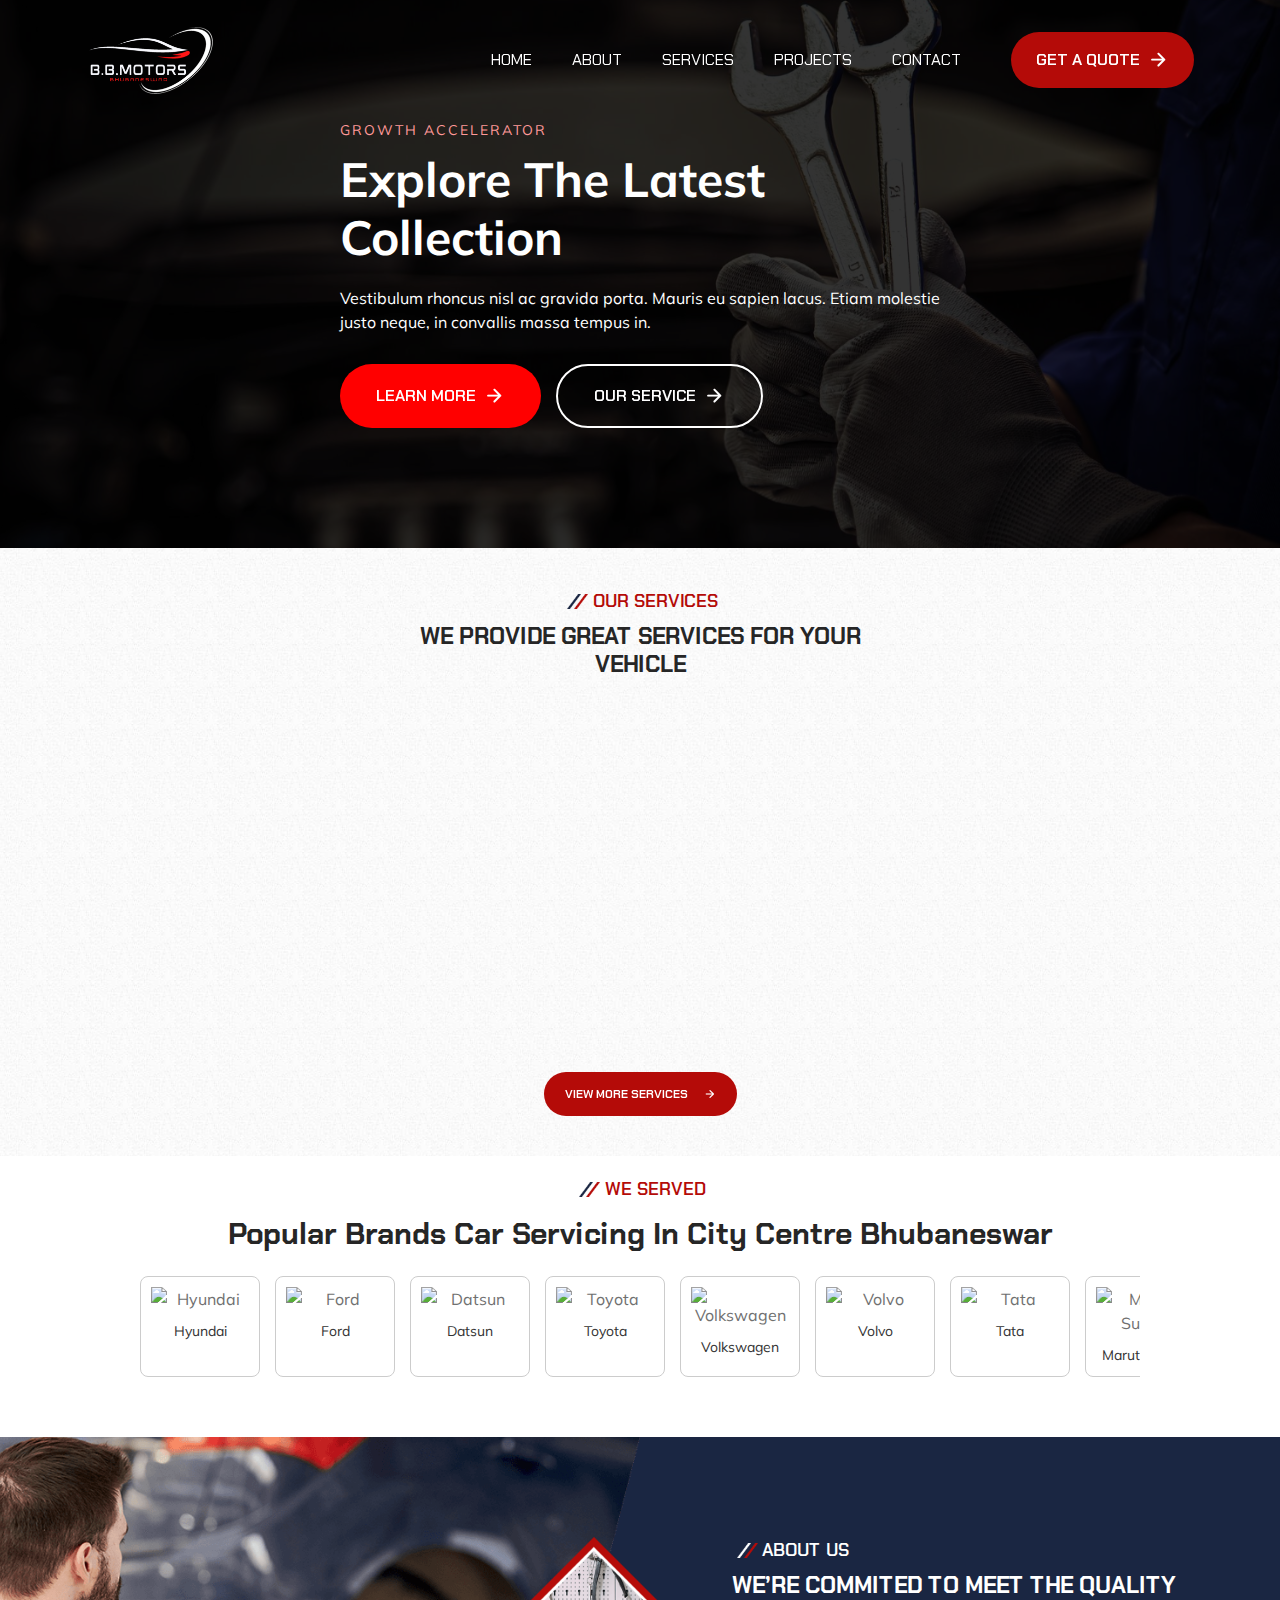
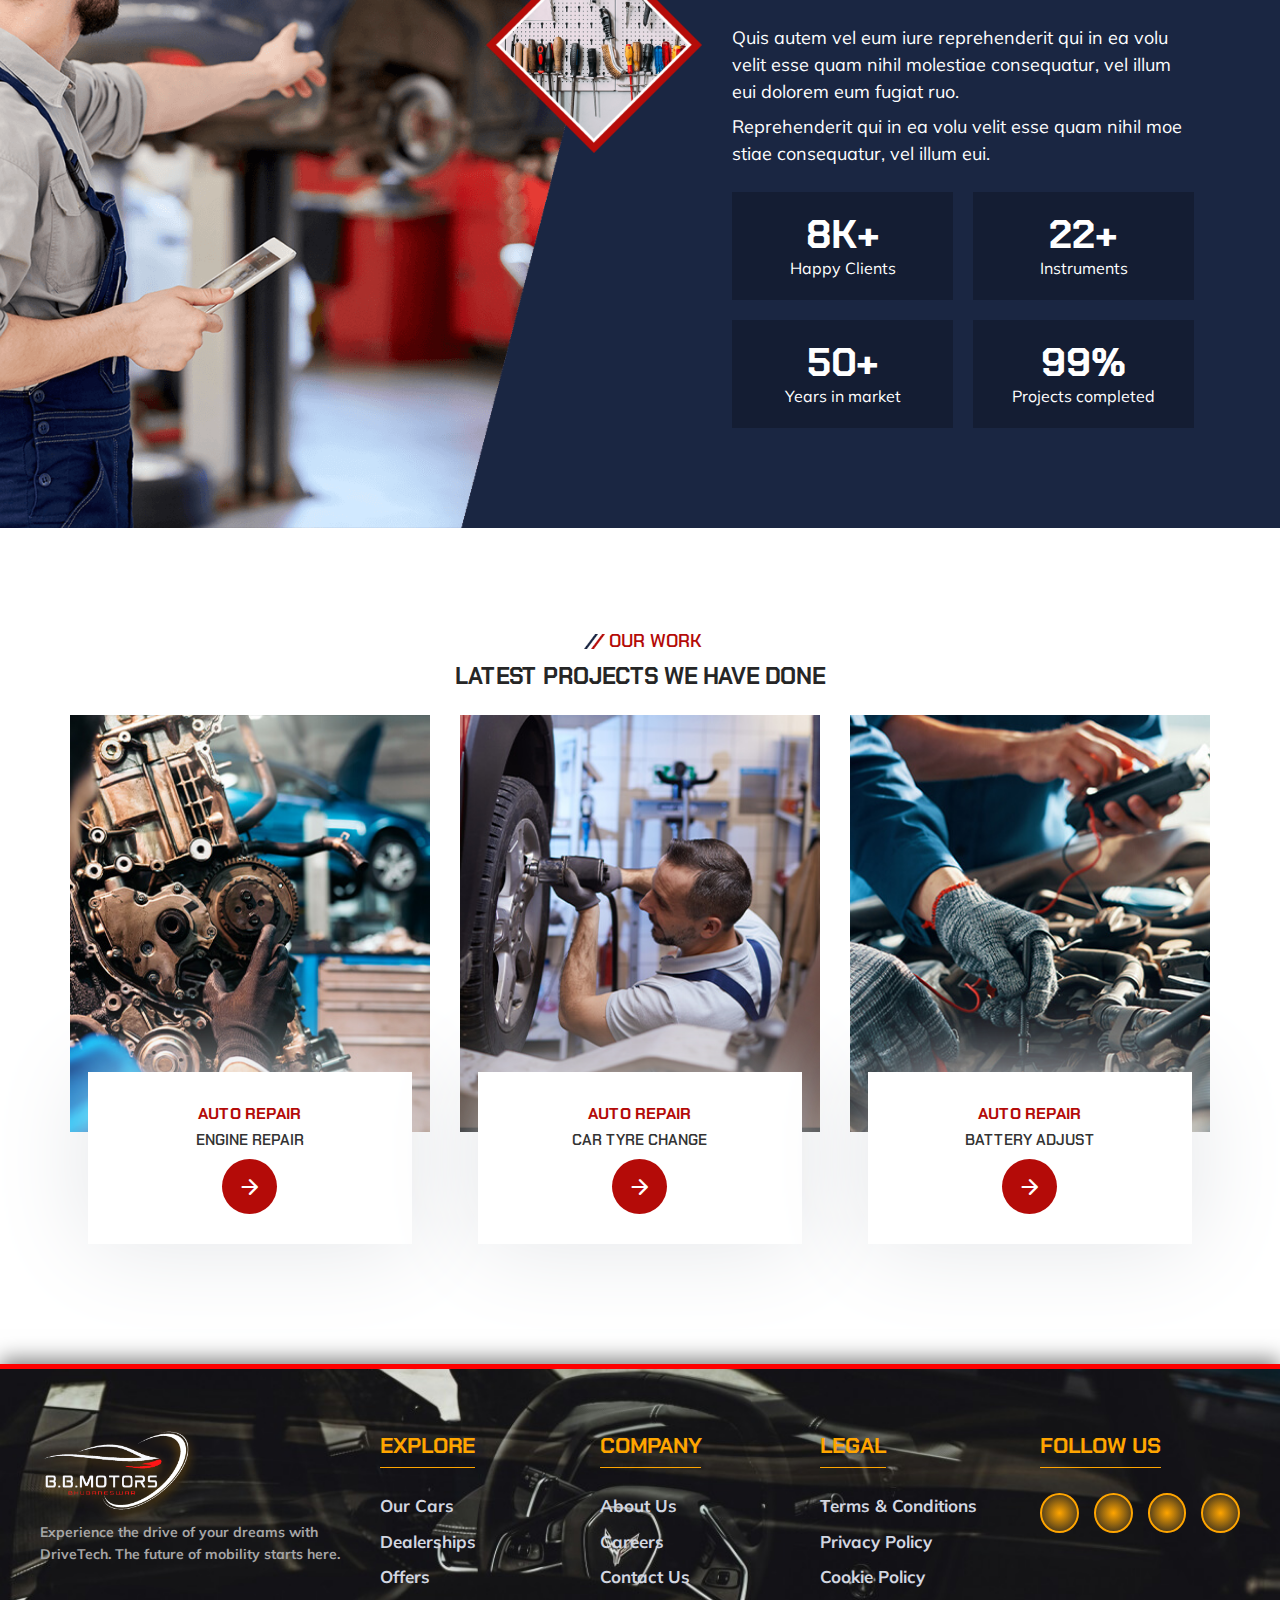
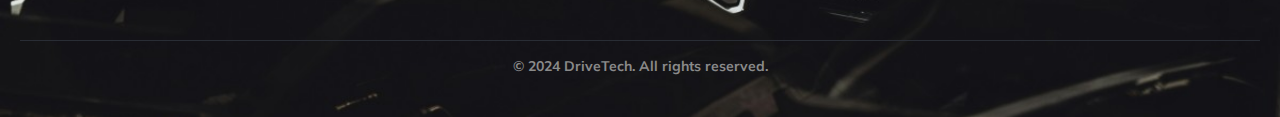
==== commit 20a0c3bb: "new" ====
--- a/index.html
+++ b/index.html
@@ -54,7 +54,7 @@
   <header class="header" data-header>
     <div class="container">
         <a href="#" class="logo">
-            <img src="/assets/images/Red___Black-removebg-preview.png" width="128" height="63" alt="autofix home">
+            <img src="/assets/images/Red & White.png" width="128" height="63" alt="autofix home">
         </a>
         <nav class="navbar" data-navbar>
             <ul class="navbar-list">
@@ -89,35 +89,37 @@
         - #HERO
       -->
 
-      <section class="hero has-bg-image" aria-label="home" style="background-image: url('./assets/images/hero-bg.jpg')">
-        <div class="container">
-
-          <div class="hero-content">
-
-            <p class="section-subtitle :dark">We have talented engineers & mechanics</p>
-
-            <h1 class="h1 section-title">Auto Maintenance & Repair Service</h1>
-
-            <p class="section-text">
-              Duis aute irure dolor in reprehenderit in voluptate velit esse Excepteur sint occaecat cupidatat non
-              proident.
+      <section class="home-hero has-bg-image" aria-label="home" style="background-image: url('/assets/images/3919.jpg')">
+        <div class="home-hero-container">
+      
+          <div class="home-hero-content">
+      
+            <p class="home-hero-subtitle">GROWTH ACCELERATOR</p>
+      
+            <h1 class="home-hero-title">Explore The Latest Collection</h1>
+      
+            <p class="home-hero-text">
+              Vestibulum rhoncus nisl ac gravida porta. Mauris eu sapien lacus. Etiam molestie justo neque, in convallis massa
+              tempus in.
             </p>
-
-            <a href="#" class="btn">
-              <span class="span">Our Services</span>
-
-              <span class="material-symbols-rounded">arrow_forward</span>
-            </a>
-
+      
+            <div class="home-hero-button-group">
+              <a href="#" class="btn home-hero-primary-btn">
+                <span class="span">Learn More</span>
+                <span class="material-symbols-rounded">arrow_forward</span>
+              </a>
+              <a href="#" class="btn home-hero-secondary-btn">
+                <span class="span">Our Service</span>
+                <span class="material-symbols-rounded">arrow_forward</span>
+              </a>
+            </div>
+      
           </div>
-
-          <figure class="hero-banner" style="--width: 1228; --height: 789;">
-            <img src="/assets/images/hero-banner.png" width="1228" height="789" alt="red motor vehicle"
-              class="move-anim">
-          </figure>
-
+      
         </div>
       </section>
+      
+      
 
 
 
@@ -127,123 +129,58 @@
         - #SERVICE
       -->
 
-      <section class="section service has-bg-image" aria-labelledby="service-label"
+      <section class="section our-service has-bg-image" aria-labelledby="service-label"
         style="background-image: url('./assets/images/service-bg.jpg')">
-        <div class="container">
-
-          <p class="section-subtitle :light" id="service-label">Our services</p>
-
-          <h2 class="h2 section-title">We Provide Great Services For your Vehicle</h2>
-
-          <ul class="service-list">
-
-            <li>
-              <div class="service-card">
-
-                <figure class="card-icon">
-                  <img src="/assets/images/services-1.png" width="110" height="110" loading="lazy" alt="Engine Repair">
-                </figure>
-
-                <h3 class="h3 card-title">Engine Repair</h3>
-
-                <p class="card-text">
-                  Autem velaum iure reare aenderit rui in ea roluptate esse ruam moles
-                </p>
-
-                <a href="#" class="btn-link">Read more</a>
-
-              </div>
-            </li>
-
-            <li>
-              <div class="service-card">
-
-                <figure class="card-icon">
-                  <img src="./assets/images/services-2.png" width="110" height="110" loading="lazy" alt="Brake Repair">
-                </figure>
-
-                <h3 class="h3 card-title">Brake Repair</h3>
-
-                <p class="card-text">
-                  Autem velaum iure reare aenderit rui in ea roluptate esse ruam moles
-                </p>
-
-                <a href="#" class="btn-link">Read more</a>
-
-              </div>
-            </li>
-
-            <li>
-              <div class="service-card">
-
-                <figure class="card-icon">
-                  <img src="./assets/images/services-3.png" width="110" height="110" loading="lazy" alt="Tire Repair">
-                </figure>
-
-                <h3 class="h3 card-title">Tire Repair</h3>
-
-                <p class="card-text">
-                  Autem velaum iure reare aenderit rui in ea roluptate esse ruam moles
-                </p>
-
-                <a href="#" class="btn-link">Read more</a>
-
-              </div>
-            </li>
-
-            <li>
-              <div class="service-card">
-
-                <figure class="card-icon">
-                  <img src="./assets/images/services-4.png" width="110" height="110" loading="lazy"
-                    alt="Battery Repair">
-                </figure>
-
-                <h3 class="h3 card-title">Battery Repair</h3>
-
-                <p class="card-text">
-                  Autem velaum iure reare aenderit rui in ea roluptate esse ruam moles
-                </p>
-
-                <a href="#" class="btn-link">Read more</a>
-
-              </div>
-            </li>
-
-            <li class="service-banner">
-              <img src="./assets/images/services-5.png" width="646" height="380" loading="lazy" alt="Red Car"
-                class="move-anim">
-            </li>
-
-            <li>
-              <div class="service-card">
-
-                <figure class="card-icon">
-                  <img src="./assets/images/services-6.png" width="110" height="110" loading="lazy"
-                    alt="Steering Repair">
-                </figure>
-
-                <h3 class="h3 card-title">Steering Repair</h3>
-
-                <p class="card-text">
-                  Autem velaum iure reare aenderit rui in ea roluptate esse ruam moles
-                </p>
-
-                <a href="#" class="btn-link">Read more</a>
-
-              </div>
-            </li>
-
-          </ul>
-
-          <a href="#" class="btn">
-            <span class="span">View All Services</span>
-
-            <span class="material-symbols-rounded">arrow_forward</span>
-          </a>
-
-        </div>
-      </section>
+  <div class="container">
+
+    <p class="section-subtitle :light" id="service-label">Our Services</p>
+
+    <h2 class="h2 section-title">We Provide Great Services For Your Vehicle</h2>
+
+    <div class="our-service-list">
+
+      <div class="our-service-card fade-in-up">
+        <figure class="card-icon">
+          <img src="/assets/images/services-1.png" width="110" height="110" loading="lazy" alt="Maintenance">
+        </figure>
+        <h3 class="h3 card-title">Maintenance</h3>
+        <p class="card-text">
+          The act of inspecting or testing the condition of car subsystems and servicing.
+        </p>
+        <a href="#" class="our-service-link">View More</a>
+      </div>
+
+      <div class="our-service-card fade-in-up">
+        <figure class="card-icon">
+          <img src="/assets/images/services-2.png" width="110" height="110" loading="lazy" alt="Wheels">
+        </figure>
+        <h3 class="h3 card-title">Wheels</h3>
+        <p class="card-text">
+          The most amazing and wide range of alloy and aftermarket/factory wheels.
+        </p>
+        <a href="#" class="our-service-link">View More</a>
+      </div>
+
+      <div class="our-service-card fade-in-up">
+        <figure class="card-icon">
+          <img src="/assets/images/services-3.png" width="110" height="110" loading="lazy" alt="Tires">
+        </figure>
+        <h3 class="h3 card-title">Tires</h3>
+        <p class="card-text">
+          Tires that we offer are of different types: from all-season ones to run-flat types.
+        </p>
+        <a href="#" class="our-service-link">View More</a>
+      </div>
+
+    </div>
+
+    <a href="#" class="service-btn">
+      <span class="span">View More Services</span>
+      <span class="material-symbols-rounded">arrow_forward</span>
+    </a>
+
+  </div>
+</section>
 
 
       <section class="car-brands">
@@ -455,7 +392,7 @@
   <footer class="footer">
     <div class="footer-container">
       <div class="footer-section footer-brand">
-        <img src="/assets/images/1.png" alt="DriveTech Logo" class="footer-logo">
+        <img src="/assets/images/Red & White.png" alt="DriveTech Logo" class="footer-logo">
         <p>Experience the drive of your dreams with DriveTech. The future of mobility starts here.</p>
       </div>
       <div class="footer-section">
--- a/assets/css/style.css
+++ b/assets/css/style.css
@@ -326,7 +326,7 @@
 }
 
 .header.scrolled {
-  background-color: rgba(255, 255, 255, 0.276); /* Light transparent white */
+  background-color: rgba(78, 78, 78, 0.326); /* Light transparent white */
   padding: 10px 15px;
   box-shadow: 0px 4px 6px rgba(0, 0, 0, 0.1); /* Subtle shadow */
   backdrop-filter: blur(10px); /* Optional frosted glass effect */
@@ -448,39 +448,208 @@
 /*-----------------------------------*\
   #HERO
 \*-----------------------------------*/
-
-.hero {
+/* Keyframes for fade-in-up animation */
+@keyframes fadeInUp {
+  from {
+    opacity: 0;
+    transform: translateY(50px);
+  }
+  to {
+    opacity: 1;
+    transform: translateY(0);
+  }
+}
+
+/* Main home-hero section */
+.home-hero {
   position: relative;
-  padding-block-start: calc(var(--section-padding) + 70px);
-  text-align: center;
+  padding-block: 100px;
+  color: var(--white);
+  background-color: rgba(0, 0, 0, 0.8);
+  background-blend-mode: overlay;
+  text-align: left;
+  display: flex;
+  align-items: center;
+  justify-content: center;
   z-index: 1;
   overflow: hidden;
 }
 
-.hero .container {
-  display: grid;
-  gap: 30px;
-}
-
-.hero .section-subtitle { text-transform: unset; }
-
-.hero .section-text {
+/* Container for home-hero */
+.home-hero-container {
+  display: flex;
+  flex-direction: column;
+  max-width: 1200px;
+  margin: auto;
+  padding: 20px;
+}
+
+/* Content within home-hero */
+.home-hero-content {
+  max-width: 600px;
+  margin-top: 50px;
+  animation: fadeInUp 1s ease-in-out;
+}
+
+/* Subtitle style */
+.home-hero-subtitle {
+  text-transform: uppercase;
+  font-size: 14px;
+  letter-spacing: 2px;
+  margin-bottom: 10px;
+  color: hsl(0, 100%, 80%);
+}
+
+/* Main title style */
+.home-hero-title {
+  font-size: 48px;
+  line-height: 1.2;
+  font-weight: bold;
+  margin-bottom: 20px;
+}
+
+/* Text style */
+.home-hero-text {
+  font-size: 16px;
+  line-height: 1.5;
+  margin-bottom: 30px;
+}
+
+/* Button group container */
+.home-hero-button-group {
+  display: flex;
+  gap: 15px;
+}
+
+/* Common button style */
+.btn {
+  background-color: var(--international-orange-engineering);
   color: var(--white);
-  margin-block: 14px 18px;
-}
-
-.hero .btn { margin-inline: auto; }
-
-.hero-banner { aspect-ratio: var(--width) / var(--height); }
-
-.hero-banner img {
-  position: absolute;
-  bottom: 0;
-  right: 0;
-  width: 90%;
-  z-index: -1;
-}
-
+  max-width: max-content;
+  font-family: var(--ff-chakra-petch);
+  font-weight: var(--fw-600);
+  text-transform: uppercase;
+  display: flex;
+  align-items: center;
+  gap: 8px;
+  padding: 12px 20px;
+  border: 1px solid transparent;
+  border-radius: var(--radius-pill);
+  transition: var(--transition);
+  will-change: transform;
+}
+
+/* Hover & Focus Effect */
+.btn:is(:hover, :focus-visible) {
+  transform: translateY(-5px);
+  background-color: var(--oxford-blue-3);
+  border-color: var(--white);
+}
+
+/* Primary Button */
+.home-hero-primary-btn {
+  background-color: hsl(0, 100%, 50%);
+  color: var(--white);
+  border: none;
+}
+
+/* Secondary Button */
+.home-hero-secondary-btn {
+  background-color: transparent;
+  color: var(--white);
+  border: 2px solid var(--white);
+}
+
+/* Button Hover Effects */
+.home-hero-primary-btn:hover,
+.home-hero-secondary-btn:hover {
+  opacity: 0.9;
+}
+
+/* Animation for move effect */
+.move-anim {
+  animation: moving 2s ease-in-out infinite alternate;
+}
+
+/* Keyframes for moving effect */
+@keyframes moving {
+  0% {
+    transform: translateY(0);
+  }
+  100% {
+    transform: translateY(10px);
+  }
+}
+
+/* Background size and positioning */
+.has-bg-image {
+  background-size: cover;
+  background-position: center;
+}
+
+/* Desktop and large screens */
+@media (min-width: 1200px) {
+  .home-hero-container {
+    flex-direction: row;
+    justify-content: space-between;
+  }
+
+  .home-hero-content {
+    margin-top: 0;
+    text-align: left;
+  }
+
+  .home-hero-button-group {
+    justify-content: flex-start;
+  }
+}
+
+/* Tablet screens */
+@media (max-width: 1199px) and (min-width: 768px) {
+  .home-hero-content {
+    margin-top: 30px;
+    text-align: center;
+  }
+
+  .home-hero-title {
+    font-size: 36px;
+  }
+
+  .home-hero-text {
+    font-size: 14px;
+  }
+
+  .home-hero-button-group {
+    flex-direction: row;
+    justify-content: center;
+  }
+}
+
+/* Mobile screens */
+@media (max-width: 767px) {
+  .home-hero-container {
+    padding: 15px;
+  }
+
+  .home-hero-title {
+    font-size: 28px;
+  }
+
+  .home-hero-text {
+    font-size: 14px;
+  }
+
+  .home-hero-button-group {
+    flex-direction: column;
+    gap: 10px;
+    align-items: center;
+  }
+
+  .btn {
+    width: 100%;
+    padding: 10px 10px;
+  }
+}
 
 
 
@@ -488,28 +657,213 @@
 /*-----------------------------------*\
   #SERVICE
 \*-----------------------------------*/
-
-.service-banner { display: none; }
-
-.service { text-align: center; }
-
-.service-list {
-  gap: 0;
-  margin-block-end: 40px;
-}
-
-.service-card .card-icon {
+.our-service {
+  text-align: center;
+  padding: 40px 0;
+  background-color: #f4f4f4;
+}
+
+.section-subtitle {
+  font-size: 1.8rem;
+  color: #555;
+  margin-bottom: 8px;
+}
+
+.section-title {
+  font-size: 2.3rem;
+  margin-bottom: 24px;
+}
+
+.our-service-list {
+  display: flex;
+  justify-content: space-between;
+  gap: 20px;
+  margin-bottom: 40px;
+  justify-content: center; /* Center the cards in the row */
+  flex-wrap: wrap; /* Allow items to wrap on smaller screens */
+}
+
+.our-service-card {
+  background-color: #fff;
+  padding: 20px;
+  border-radius: 8px;
+  box-shadow: 0 4px 6px rgba(0, 0, 0, 0.1);
+  width: 30%;
+  text-align: center;
+  opacity: 0;
+  transform: translateY(20px);
+  animation: fadeInUp 0.5s ease forwards;
+  display: flex;
+  flex-direction: column; /* Align the elements in a column */
+  justify-content: space-between; /* Ensure spacing between elements */
+  align-items: center; /* Center the items horizontally */
+}
+
+.card-icon {
+  margin-bottom: 16px;
+  display: flex;
+  justify-content: center; /* Center the icon horizontally */
+  align-items: center; /* Center the icon vertically */
+}
+
+.card-title {
+  font-size: 1.5rem;
+  margin-bottom: 8px;
+  color: #333;
+}
+
+.card-text {
+  font-size: 1rem;
+  color: #666;
+  margin-bottom: 16px;
+}
+
+.our-service-link {
+  display: inline-block;
+  padding: 12px 20px;
+  background-color: var(--international-orange-engineering);
+  color: var(--white);
+  border: 1px solid transparent;
+  border-radius: var(--radius-pill);
+  font-family: var(--ff-chakra-petch);
+  font-weight: var(--fw-600);
+  text-transform: uppercase;
+  text-decoration: none;
+  font-size: 1rem;
+  transition: var(--transition);
+  will-change: transform;
   max-width: max-content;
-  margin-inline: auto;
-  margin-block-end: 24px;
-}
-
-.service-card .card-text {
-  line-height: 1.2;
-  margin-block: 8px;
-}
-
-.service .btn { margin-inline: auto; }
+  display: flex;
+  align-items: center;
+  gap: 8px;
+  margin: 0 auto; /* Center the link horizontally in the row */
+}
+
+.our-service-link:hover,
+.our-service-link:focus-visible {
+  transform: translateY(-5px);
+  background-color: var(--oxford-blue-3);
+  border-color: var(--white);
+}
+
+.service-btn {
+  display: inline-flex;
+  align-items: center;
+  padding: 12px 20px;
+  background-color: var(--international-orange-engineering);
+  color: var(--white);
+  border: 1px solid transparent;
+  border-radius: var(--radius-pill);
+  text-decoration: none;
+  font-size: 1.2rem;
+  max-width: max-content;
+  font-family: var(--ff-chakra-petch);
+  font-weight: var(--fw-600);
+  text-transform: uppercase;
+  transition: var(--transition);
+  will-change: transform;
+  gap: 8px;
+  margin: 0 auto; /* Center the button horizontally */
+}
+
+.service-btn .span {
+  margin-right: 8px;
+}
+
+.service-btn:hover,
+.service-btn:focus-visible {
+  transform: translateY(-5px);
+  background-color: var(--oxford-blue-3);
+  border-color: var(--white);
+}
+
+@keyframes moving {
+  0% { transform: translateY(0); }
+  100% { transform: translateY(10px); }
+}
+
+@keyframes fadeInUp {
+  from {
+    opacity: 0;
+    transform: translateY(20px);
+  }
+  to {
+    opacity: 1;
+    transform: translateY(0);
+  }
+}
+
+/* Responsive Styles */
+@media (max-width: 1024px) {
+  .our-service-list {
+    justify-content: center;
+  }
+
+  .our-service-card {
+    width: 45%; /* Increase width on medium screens */
+    margin-bottom: 20px;
+  }
+}
+
+@media (max-width: 768px) {
+  .our-service-list {
+    justify-content: center;
+  }
+
+  .our-service-card {
+    width: 80%; /* Full width on smaller screens */
+  }
+
+  .section-title {
+    font-size: 1.8rem;
+  }
+
+  .section-subtitle {
+    font-size: 1.4rem;
+  }
+
+  .card-title {
+    font-size: 1.3rem;
+  }
+
+  .card-text {
+    font-size: 0.9rem;
+  }
+
+  .service-btn {
+    font-size: 1rem;
+  }
+
+  .our-service-link {
+    font-size: 1rem;
+  }
+}
+
+@media (max-width: 480px) {
+  .section-title {
+    font-size: 1.5rem;
+  }
+
+  .section-subtitle {
+    font-size: 1.2rem;
+  }
+
+  .card-title {
+    font-size: 1.1rem;
+  }
+
+  .card-text {
+    font-size: 0.8rem;
+  }
+
+  .service-btn {
+    font-size: 0.9rem;
+  }
+
+  .our-service-link {
+    font-size: 0.9rem;
+  }
+}
 
 
 
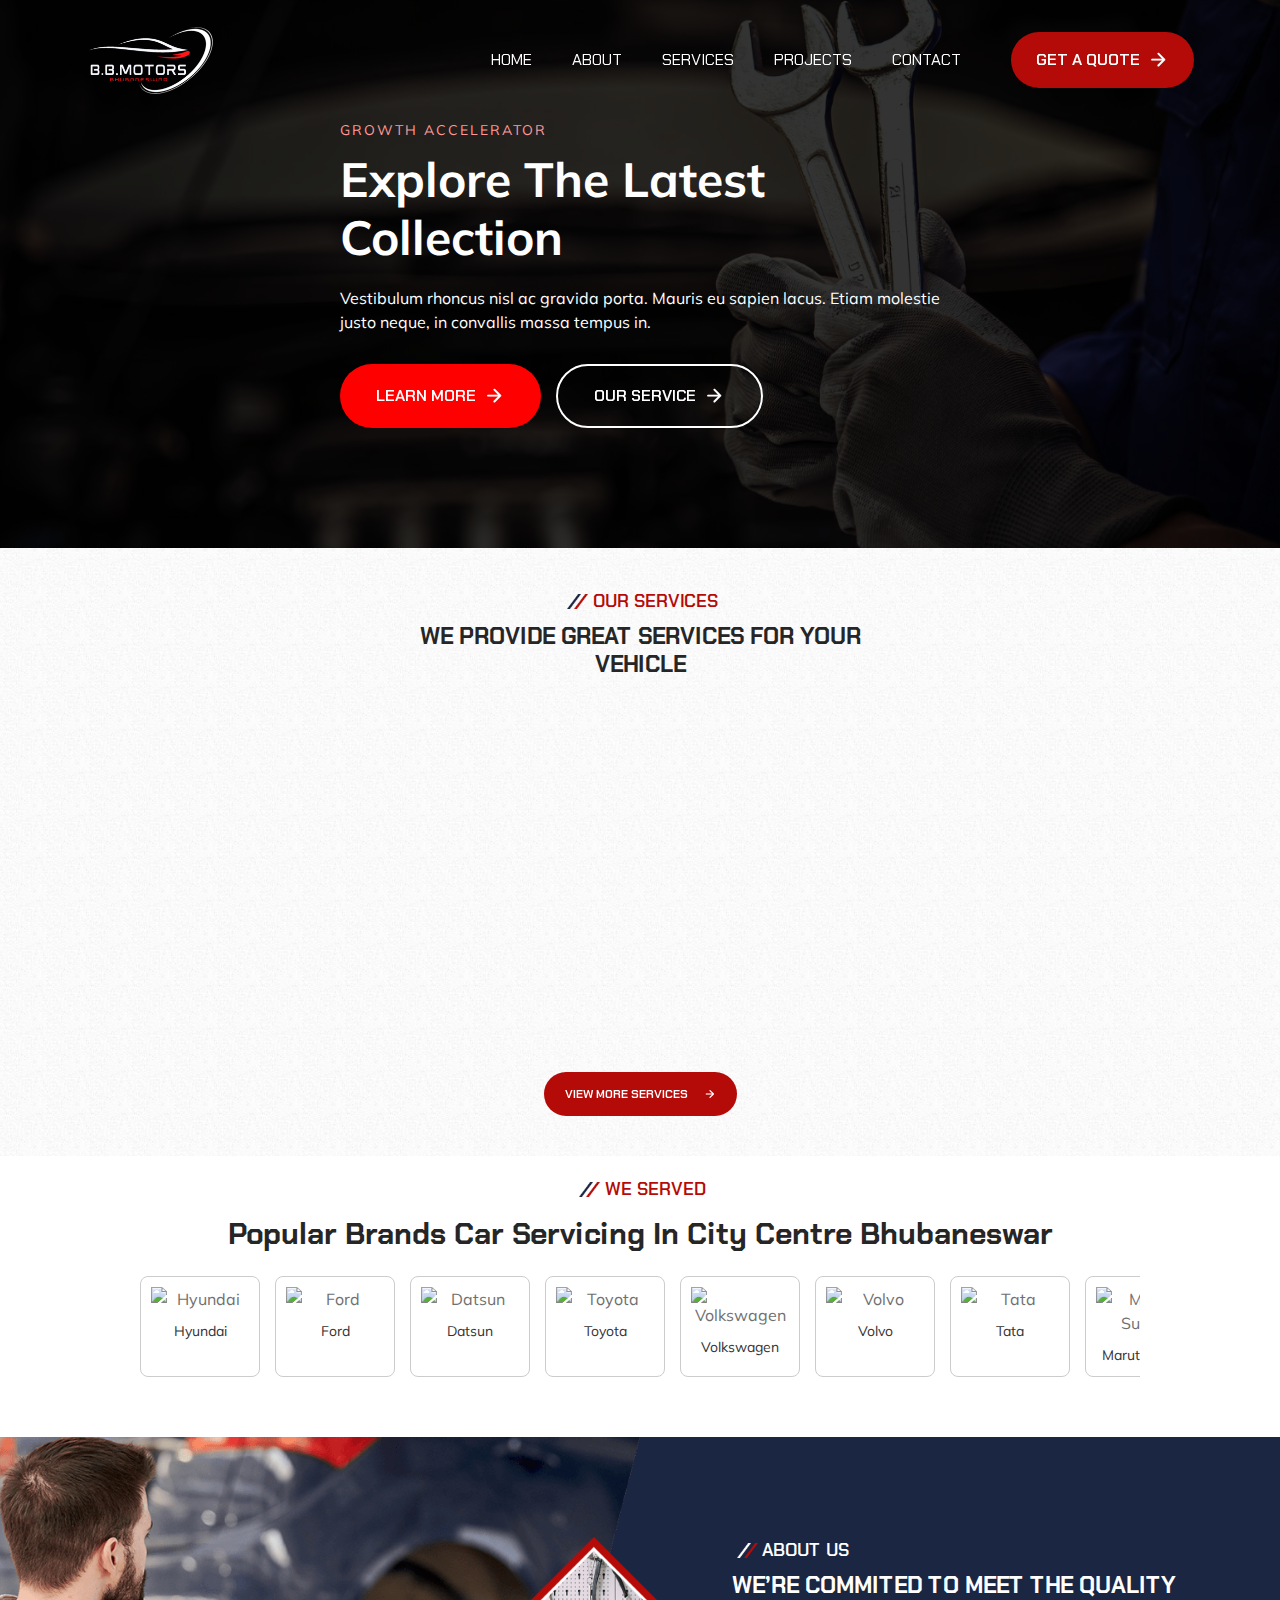
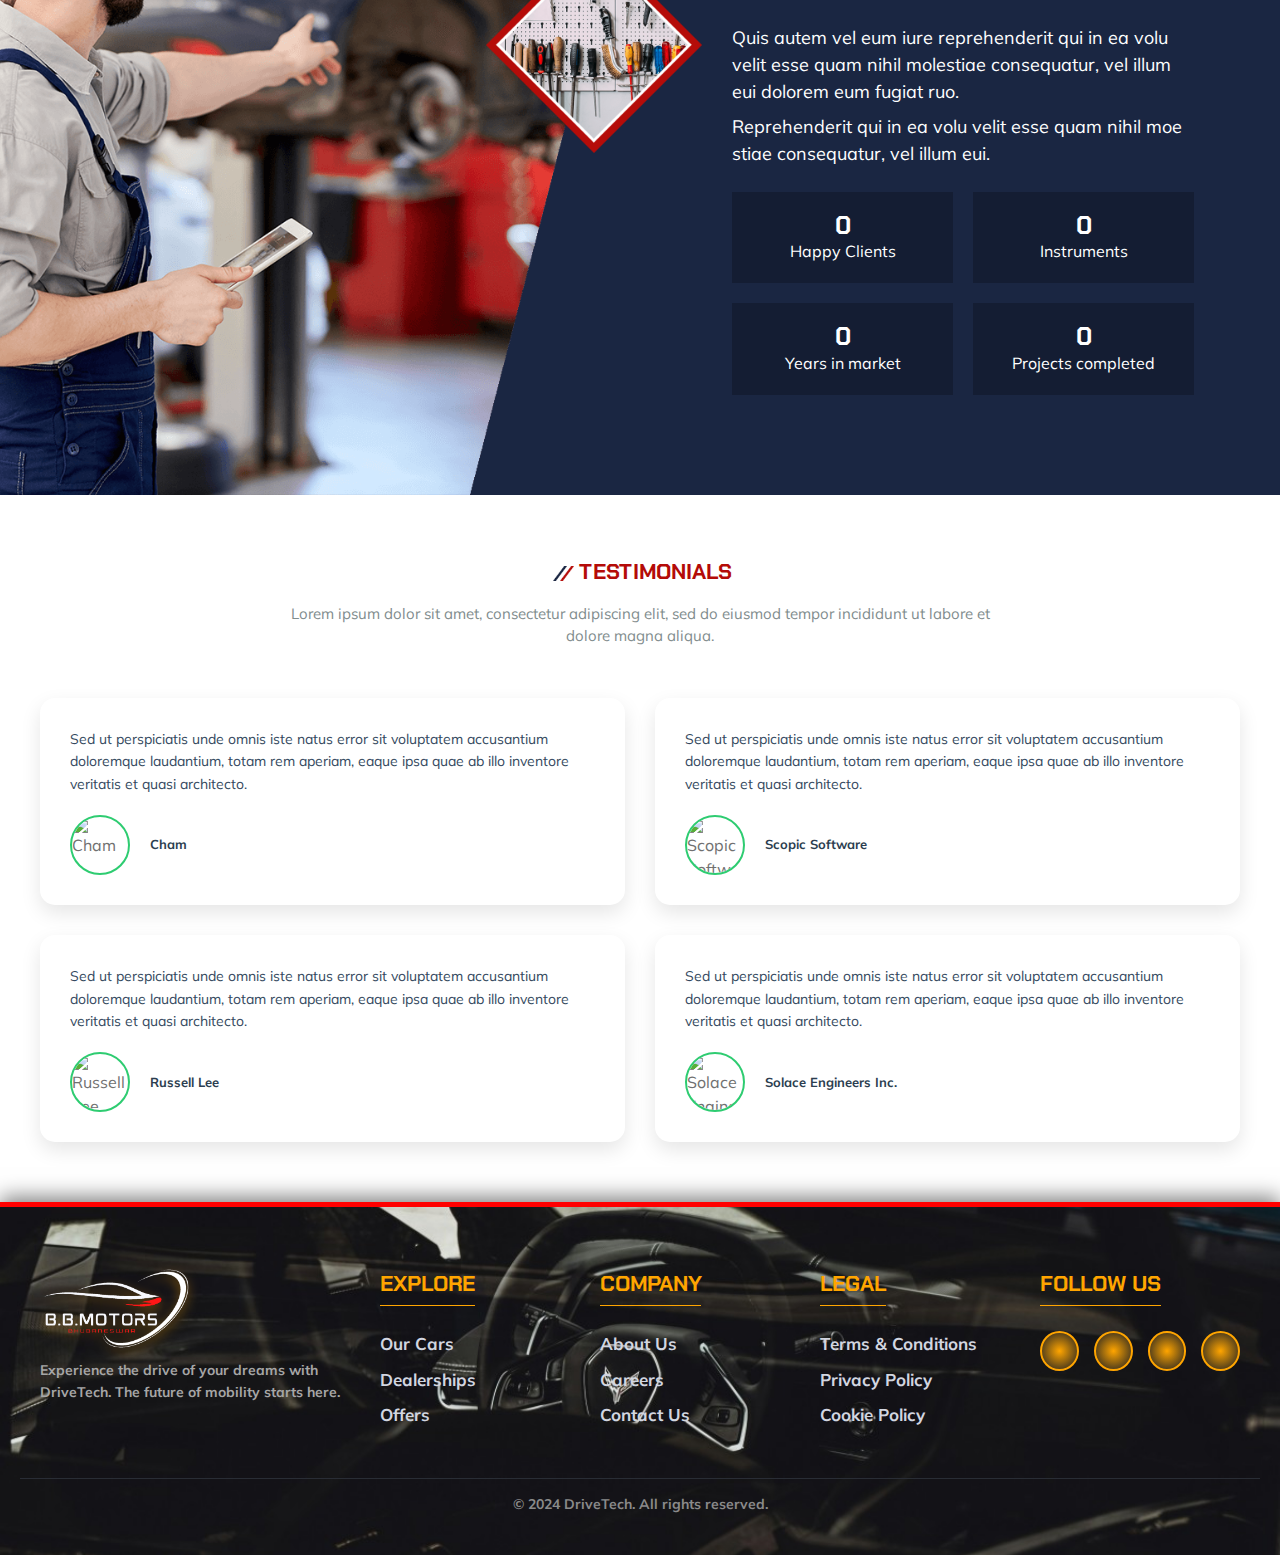
==== commit 1eaf760f: "new" ====
--- a/index.html
+++ b/index.html
@@ -239,59 +239,60 @@
 
       <section class="section about has-before" aria-labelledby="about-label">
         <div class="container">
-
+      
           <figure class="about-banner">
             <img src="./assets/images/about-banner.png" width="540" height="540" loading="lazy"
-              alt="vehicle repire equipments" class="w-100">
+              alt="vehicle repair equipments" class="w-100">
           </figure>
-
+      
           <div class="about-content">
-
+      
             <p class="section-subtitle :dark">About Us</p>
-
-            <h2 class="h2 section-title">We’re Commited to Meet the quality</h2>
-
+      
+            <h2 class="h2 section-title">We’re Commited to Meet the Quality</h2>
+      
             <p class="section-text">
               Quis autem vel eum iure reprehenderit qui in ea volu velit esse quam nihil molestiae consequatur, vel
               illum eui dolorem eum fugiat ruo.
             </p>
-
+      
             <p class="section-text">
               Reprehenderit qui in ea volu velit esse quam nihil moe stiae consequatur, vel illum eui.
             </p>
-
+      
             <ul class="about-list">
-
+      
               <li class="about-item">
                 <p>
-                  <strong class="display-1 strong">8K+</strong> Happy Clients
+                  <strong class="display-1 strong" data-count="8000">0</strong> Happy Clients
                 </p>
               </li>
-
+      
               <li class="about-item">
                 <p>
-                  <strong class="display-1 strong">22+</strong> Instruments
+                  <strong class="display-1 strong" data-count="22">0</strong> Instruments
                 </p>
               </li>
-
+      
               <li class="about-item">
                 <p>
-                  <strong class="display-1 strong">50+</strong> Years in market
+                  <strong class="display-1 strong" data-count="50">0</strong> Years in market
                 </p>
               </li>
-
+      
               <li class="about-item">
                 <p>
-                  <strong class="display-1 strong">99%</strong> Projects completed
+                  <strong class="display-1 strong" data-count="99">0</strong> Projects completed
                 </p>
               </li>
-
+      
             </ul>
-
+      
           </div>
-
+      
         </div>
       </section>
+      
 
 
 
@@ -301,83 +302,48 @@
         - #WORK
       -->
 
-      <section class="section work" aria-labelledby="work-label">
-        <div class="container">
-
-          <p class="section-subtitle :light" id="work-label">Our Work</p>
-
-          <h2 class="h2 section-title">Latest projects we have done</h2>
-
-          <ul class="has-scrollbar">
-
-            <li class="scrollbar-item">
-              <div class="work-card">
-
-                <figure class="card-banner img-holder" style="--width: 350; --height: 406;">
-                  <img src="./assets/images/work-1.jpg" width="350" height="406" loading="lazy" alt="Engine Repair"
-                    class="img-cover">
-                </figure>
-
-                <div class="card-content">
-                  <p class="card-subtitle">Auto Repair</p>
-
-                  <h3 class="h3 card-title">Engine Repair</h3>
-
-                  <a href="#" class="card-btn">
-                    <span class="material-symbols-rounded">arrow_forward</span>
-                  </a>
+      <section class="testimonials">
+        <h1 class="section-subtitle :light">Testimonials</h1>
+        <p>Lorem ipsum dolor sit amet, consectetur adipiscing elit, sed do eiusmod tempor incididunt ut labore et dolore magna aliqua.</p>
+        <div class="testimonial-container">
+            <div class="testimonial-card">
+                <p>Sed ut perspiciatis unde omnis iste natus error sit voluptatem accusantium doloremque laudantium, totam rem aperiam, eaque ipsa quae ab illo inventore veritatis et quasi architecto.</p>
+                <div class="testimonial-author">
+                    <img src="https://via.placeholder.com/60" alt="Cham">
+                    <div>
+                        <strong>Cham</strong>
+                    </div>
                 </div>
-
-              </div>
-            </li>
-
-            <li class="scrollbar-item">
-              <div class="work-card">
-
-                <figure class="card-banner img-holder" style="--width: 350; --height: 406;">
-                  <img src="./assets/images/work-2.jpg" width="350" height="406" loading="lazy" alt="Car Tyre change"
-                    class="img-cover">
-                </figure>
-
-                <div class="card-content">
-                  <p class="card-subtitle">Auto Repair</p>
-
-                  <h3 class="h3 card-title">Car Tyre change</h3>
-
-                  <a href="#" class="card-btn">
-                    <span class="material-symbols-rounded">arrow_forward</span>
-                  </a>
+            </div>
+            <div class="testimonial-card">
+                <p>Sed ut perspiciatis unde omnis iste natus error sit voluptatem accusantium doloremque laudantium, totam rem aperiam, eaque ipsa quae ab illo inventore veritatis et quasi architecto.</p>
+                <div class="testimonial-author">
+                    <img src="https://via.placeholder.com/60" alt="Scopic Software">
+                    <div>
+                        <strong>Scopic Software</strong>
+                    </div>
                 </div>
-
-              </div>
-            </li>
-
-            <li class="scrollbar-item">
-              <div class="work-card">
-
-                <figure class="card-banner img-holder" style="--width: 350; --height: 406;">
-                  <img src="./assets/images/work-3.jpg" width="350" height="406" loading="lazy" alt="Battery Adjust"
-                    class="img-cover">
-                </figure>
-
-                <div class="card-content">
-                  <p class="card-subtitle">Auto Repair</p>
-
-                  <h3 class="h3 card-title">Battery Adjust</h3>
-
-                  <a href="#" class="card-btn">
-                    <span class="material-symbols-rounded">arrow_forward</span>
-                  </a>
+            </div>
+            <div class="testimonial-card">
+                <p>Sed ut perspiciatis unde omnis iste natus error sit voluptatem accusantium doloremque laudantium, totam rem aperiam, eaque ipsa quae ab illo inventore veritatis et quasi architecto.</p>
+                <div class="testimonial-author">
+                    <img src="https://via.placeholder.com/60" alt="Russell Lee">
+                    <div>
+                        <strong>Russell Lee</strong>
+                    </div>
                 </div>
-
-              </div>
-            </li>
-
-          </ul>
-
+            </div>
+            <div class="testimonial-card">
+                <p>Sed ut perspiciatis unde omnis iste natus error sit voluptatem accusantium doloremque laudantium, totam rem aperiam, eaque ipsa quae ab illo inventore veritatis et quasi architecto.</p>
+                <div class="testimonial-author">
+                    <img src="https://via.placeholder.com/60" alt="Solace Engineers Inc.">
+                    <div>
+                        <strong>Solace Engineers Inc.</strong>
+                    </div>
+                </div>
+            </div>
         </div>
-      </section>
-
+    </section>
     </article>
   </main>
 
--- a/assets/css/style.css
+++ b/assets/css/style.css
@@ -1031,7 +1031,11 @@
 .about-item .strong {
   display: block;
   line-height: 1.1;
-}
+  font-size: 2.5rem;
+  font-weight: bold;
+  transition: all 0.5s ease;
+}
+
 
 
 
@@ -1040,48 +1044,188 @@
 /*-----------------------------------*\
   #WORK
 \*-----------------------------------*/
-
-.work .container { padding-inline: 0; }
-
-.work .section-title { margin-block-end: 24px; }
-
-.work-card { position: relative; }
-
-.work-card .card-content {
-  background-color: var(--white);
-  max-width: 90%;
-  padding: 30px 10px;
-  margin-block-start: -60px;
-  margin-inline: auto;
-  position: relative;
+.testimonials {
   text-align: center;
-  box-shadow: var(--shadow);
-}
-
-.work-card .card-subtitle {
+  padding: 60px 20px;
+  background-color: #ffffff;
+}
+
+.testimonials h1 {
+  font-size: 2.2rem;
+  font-weight: bold;
+  color: var(--eerie-black);
+  margin-bottom: 15px;
   font-family: var(--ff-chakra-petch);
-  text-transform: uppercase;
-  color: var(--international-orange-engineering);
-  font-weight: var(--fw-700);
-  margin-block-end: 5px;
-}
-
-.work-card .card-title { margin-block-end: 10px; }
-
-.work-card .card-btn {
-  background-color: var(--international-orange-engineering);
-  color: var(--white);
-  font-size: 2rem;
-  margin-inline: auto;
-  width: 38px;
-  height: 38px;
+}
+
+.testimonials p {
+  font-size: 1.5rem;
+  color: #7f8c8d;
+  margin-bottom: 50px;
+  max-width: 700px;
+  margin-left: auto;
+  margin-right: auto;
+}
+
+.testimonial-container {
   display: grid;
-  place-items: center;
-  border-radius: var(--radius-circle);
-}
-
-
-
+  grid-template-columns: repeat(auto-fit, minmax(450px, 1fr));
+  gap: 30px;
+  max-width: 1200px;
+  margin: 0 auto;
+}
+
+.testimonial-card {
+  background-color: #ffffff;
+  border-radius: 15px;
+  box-shadow: 0 8px 20px rgba(0, 0, 0, 0.1);
+  padding: 30px;
+  text-align: left;
+  display: flex;
+  flex-direction: column;
+  justify-content: space-between;
+  transition: transform 0.3s ease, box-shadow 0.3s ease;
+}
+
+.testimonial-card:hover {
+  transform: translateY(-5px);
+  box-shadow: 0 12px 30px rgba(0, 0, 0, 0.15);
+}
+
+.testimonial-card p {
+  font-size: 1.4rem;
+  color: #34495e;
+  line-height: 1.6;
+  margin-bottom: 20px;
+}
+
+.testimonial-author {
+  display: flex;
+  align-items: center;
+}
+
+.testimonial-author img {
+  border-radius: 50%;
+  width: 60px;
+  height: 60px;
+  margin-right: 20px;
+  border: 2px solid #2ecc71;
+}
+
+.testimonial-author div {
+  font-size: 0.9rem;
+}
+
+.testimonial-author div strong {
+  display: block;
+  font-size: 1.3rem;
+  color: #2c3e50;
+}
+
+.testimonial-author div span {
+  color: #7f8c8d;
+}
+
+/* Responsive design */
+@media (max-width: 1200px) {
+  .testimonial-container {
+    grid-template-columns: repeat(auto-fit, minmax(300px, 1fr));
+    gap: 20px;
+  }
+
+  .testimonial-card {
+    padding: 20px;
+  }
+
+  .testimonial-card p {
+    font-size: 1.2rem;
+  }
+
+  .testimonial-author img {
+    width: 50px;
+    height: 50px;
+  }
+
+  .testimonial-author div strong {
+    font-size: 1.2rem;
+  }
+
+  .testimonial-author div span {
+    font-size: 1rem;
+  }
+}
+
+@media (max-width: 768px) {
+  .testimonials {
+    padding: 40px 20px;
+  }
+
+  .testimonials h1 {
+    font-size: 1.8rem;
+  }
+
+  .testimonials p {
+    font-size: 1.2rem;
+    margin-bottom: 30px;
+  }
+
+  .testimonial-container {
+    grid-template-columns: 1fr;
+    gap: 15px;
+  }
+
+  .testimonial-card {
+    padding: 15px;
+  }
+
+  .testimonial-card p {
+    font-size: 1.1rem;
+  }
+
+  .testimonial-author img {
+    width: 40px;
+    height: 40px;
+  }
+
+  .testimonial-author div strong {
+    font-size: 1.1rem;
+  }
+
+  .testimonial-author div span {
+    font-size: 0.9rem;
+  }
+}
+
+@media (max-width: 480px) {
+  .testimonials h1 {
+    font-size: 1.6rem;
+  }
+
+  .testimonials p {
+    font-size: 1rem;
+  }
+
+  .testimonial-card {
+    padding: 10px;
+  }
+
+  .testimonial-card p {
+    font-size: 1rem;
+  }
+
+  .testimonial-author img {
+    width: 35px;
+    height: 35px;
+  }
+
+  .testimonial-author div strong {
+    font-size: 1rem;
+  }
+
+  .testimonial-author div span {
+    font-size: 0.8rem;
+  }
+}
 
 
 /*-----------------------------------*\
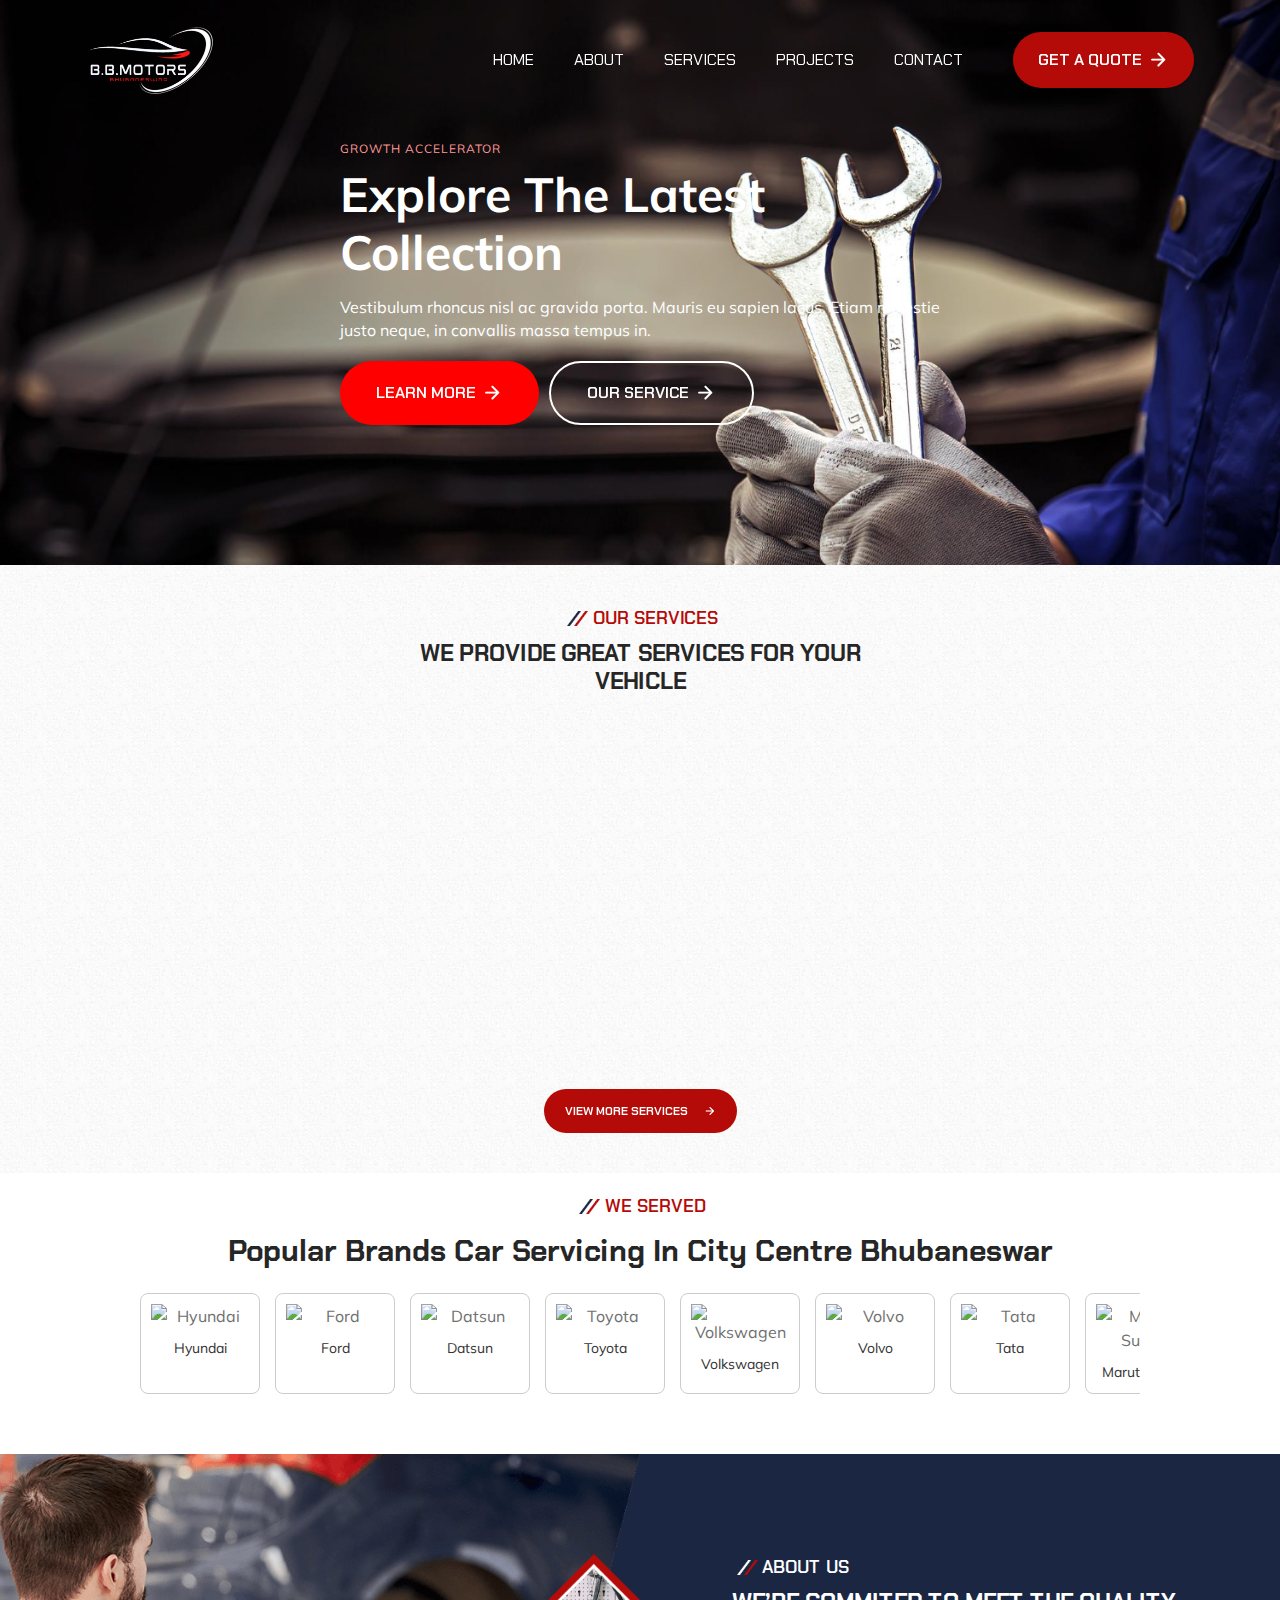
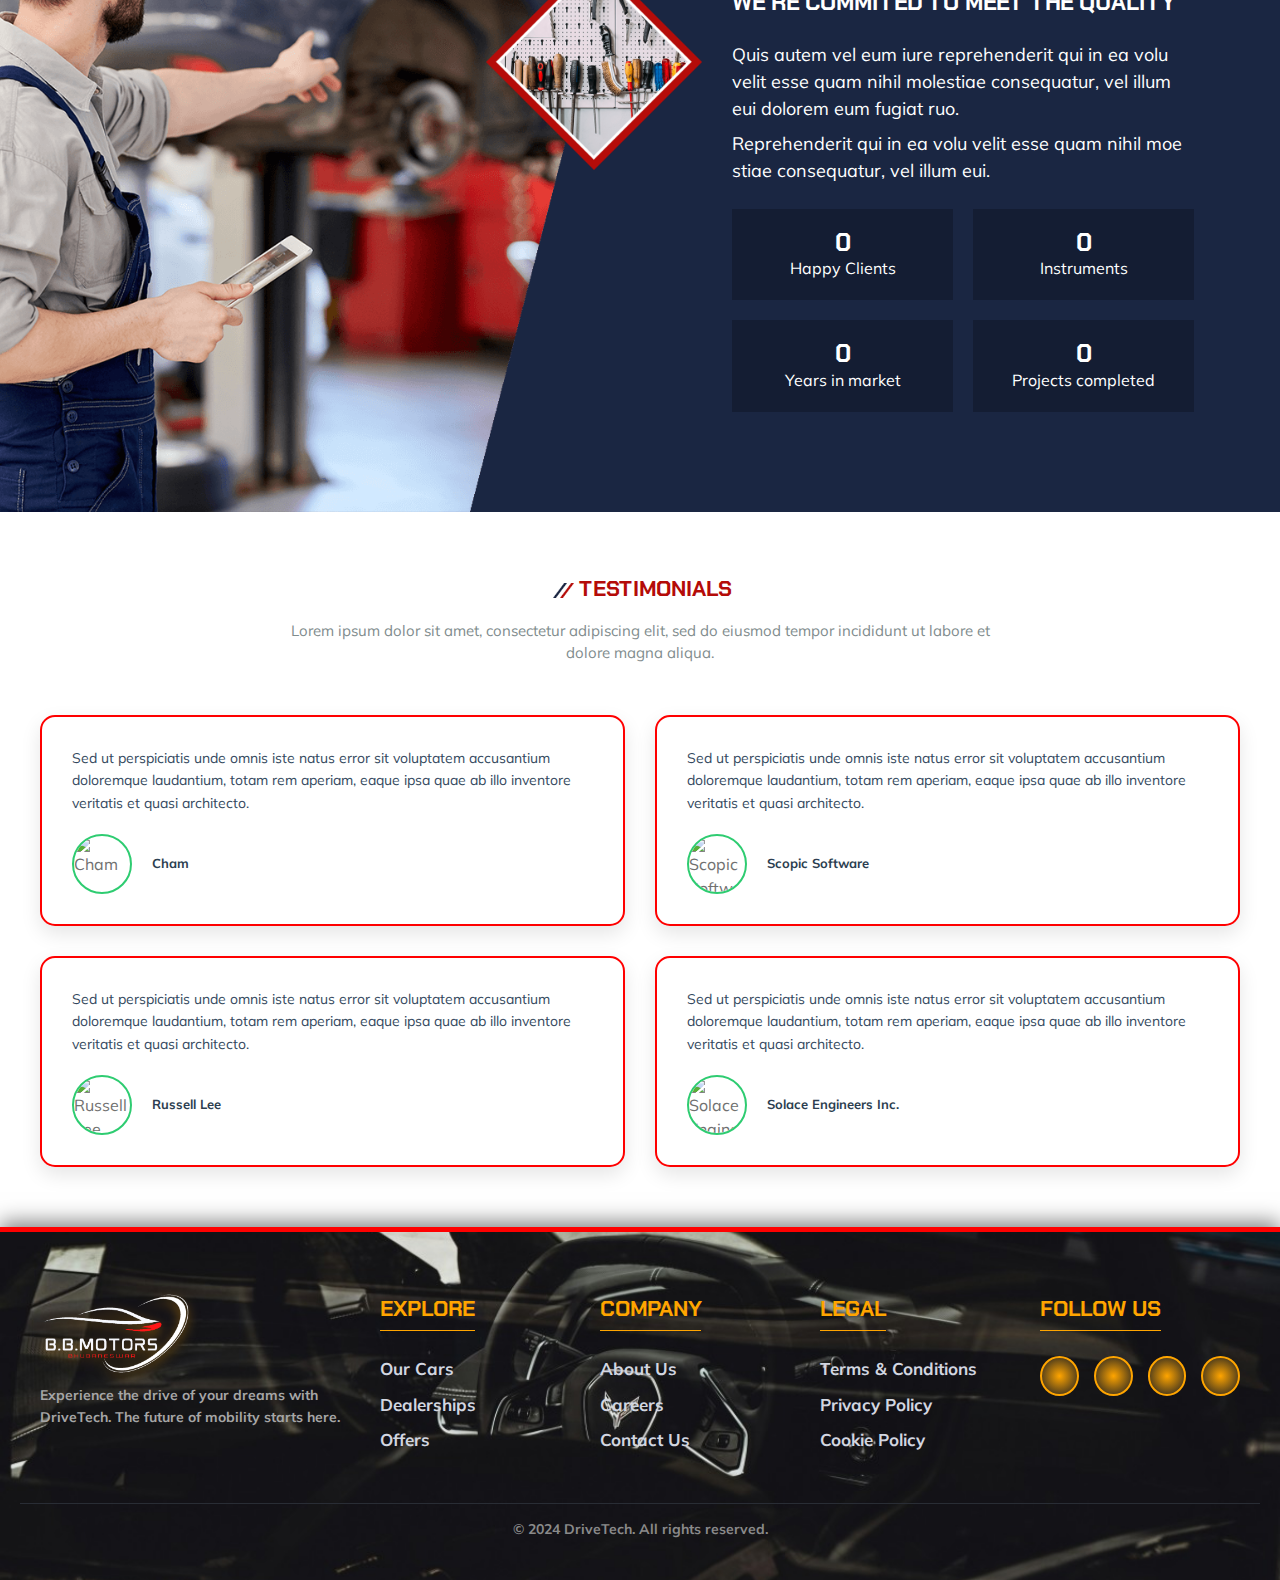
==== commit a63c0291: "new" ====
--- a/index.html
+++ b/index.html
@@ -89,20 +89,14 @@
         - #HERO
       -->
 
-      <section class="home-hero has-bg-image" aria-label="home" style="background-image: url('/assets/images/3919.jpg')">
+      <section class="home-hero has-bg-image" aria-label="home" id="heroSection">
         <div class="home-hero-container">
-      
-          <div class="home-hero-content">
-      
+          <div class="home-hero-content" id="heroContent">
             <p class="home-hero-subtitle">GROWTH ACCELERATOR</p>
-      
             <h1 class="home-hero-title">Explore The Latest Collection</h1>
-      
             <p class="home-hero-text">
-              Vestibulum rhoncus nisl ac gravida porta. Mauris eu sapien lacus. Etiam molestie justo neque, in convallis massa
-              tempus in.
+              Vestibulum rhoncus nisl ac gravida porta. Mauris eu sapien lacus. Etiam molestie justo neque, in convallis massa tempus in.
             </p>
-      
             <div class="home-hero-button-group">
               <a href="#" class="btn home-hero-primary-btn">
                 <span class="span">Learn More</span>
@@ -113,11 +107,13 @@
                 <span class="material-symbols-rounded">arrow_forward</span>
               </a>
             </div>
-      
           </div>
-      
+          <img src="./assets/images/3919.jpg" alt="Hero Image" class="home-hero-image" id="heroImage">
         </div>
       </section>
+      
+
+    
       
       
 
--- a/assets/css/style.css
+++ b/assets/css/style.css
@@ -448,22 +448,9 @@
 /*-----------------------------------*\
   #HERO
 \*-----------------------------------*/
-/* Keyframes for fade-in-up animation */
-@keyframes fadeInUp {
-  from {
-    opacity: 0;
-    transform: translateY(50px);
-  }
-  to {
-    opacity: 1;
-    transform: translateY(0);
-  }
-}
-
-/* Main home-hero section */
 .home-hero {
   position: relative;
-  padding-block: 100px;
+  padding-block: 120px;
   color: var(--white);
   background-color: rgba(0, 0, 0, 0.8);
   background-blend-mode: overlay;
@@ -475,7 +462,6 @@
   overflow: hidden;
 }
 
-/* Container for home-hero */
 .home-hero-container {
   display: flex;
   flex-direction: column;
@@ -484,44 +470,39 @@
   padding: 20px;
 }
 
-/* Content within home-hero */
 .home-hero-content {
   max-width: 600px;
-  margin-top: 50px;
-  animation: fadeInUp 1s ease-in-out;
-}
-
-/* Subtitle style */
+  opacity: 0;
+  transform: translateY(50px);
+  transition: opacity 0.8s ease, transform 0.8s ease;
+}
+
 .home-hero-subtitle {
   text-transform: uppercase;
-  font-size: 14px;
-  letter-spacing: 2px;
-  margin-bottom: 10px;
+  font-size: 12px;
+  letter-spacing: 1px;
+  margin-bottom: 8px;
   color: hsl(0, 100%, 80%);
 }
 
-/* Main title style */
 .home-hero-title {
-  font-size: 48px;
+  font-size: 24px;
   line-height: 1.2;
   font-weight: bold;
+  margin-bottom: 15px;
+}
+
+.home-hero-text {
+  font-size: 14px;
+  line-height: 1.4;
   margin-bottom: 20px;
 }
 
-/* Text style */
-.home-hero-text {
-  font-size: 16px;
-  line-height: 1.5;
-  margin-bottom: 30px;
-}
-
-/* Button group container */
 .home-hero-button-group {
   display: flex;
-  gap: 15px;
-}
-
-/* Common button style */
+  gap: 10px;
+}
+
 .btn {
   background-color: var(--international-orange-engineering);
   color: var(--white);
@@ -531,125 +512,166 @@
   text-transform: uppercase;
   display: flex;
   align-items: center;
-  gap: 8px;
-  padding: 12px 20px;
+  gap: 6px;
+  padding: 10px 16px;
   border: 1px solid transparent;
   border-radius: var(--radius-pill);
   transition: var(--transition);
   will-change: transform;
 }
 
-/* Hover & Focus Effect */
 .btn:is(:hover, :focus-visible) {
-  transform: translateY(-5px);
+  transform: translateY(-3px);
   background-color: var(--oxford-blue-3);
   border-color: var(--white);
 }
 
-/* Primary Button */
 .home-hero-primary-btn {
   background-color: hsl(0, 100%, 50%);
   color: var(--white);
   border: none;
 }
 
-/* Secondary Button */
 .home-hero-secondary-btn {
   background-color: transparent;
   color: var(--white);
   border: 2px solid var(--white);
 }
 
-/* Button Hover Effects */
 .home-hero-primary-btn:hover,
 .home-hero-secondary-btn:hover {
   opacity: 0.9;
 }
 
-/* Animation for move effect */
-.move-anim {
-  animation: moving 2s ease-in-out infinite alternate;
-}
-
-/* Keyframes for moving effect */
-@keyframes moving {
-  0% {
-    transform: translateY(0);
-  }
-  100% {
-    transform: translateY(10px);
-  }
-}
-
-/* Background size and positioning */
-.has-bg-image {
-  background-size: cover;
-  background-position: center;
-}
-
-/* Desktop and large screens */
-@media (min-width: 1200px) {
-  .home-hero-container {
-    flex-direction: row;
-    justify-content: space-between;
-  }
-
-  .home-hero-content {
-    margin-top: 0;
-    text-align: left;
-  }
-
-  .home-hero-button-group {
-    justify-content: flex-start;
-  }
-}
-
-/* Tablet screens */
-@media (max-width: 1199px) and (min-width: 768px) {
-  .home-hero-content {
-    margin-top: 30px;
-    text-align: center;
-  }
-
-  .home-hero-title {
-    font-size: 36px;
-  }
-
-  .home-hero-text {
-    font-size: 14px;
-  }
-
-  .home-hero-button-group {
-    flex-direction: row;
-    justify-content: center;
-  }
-}
-
-/* Mobile screens */
-@media (max-width: 767px) {
+.home-hero-image {
+  width: 100%;
+  height: auto;
+  object-fit: cover;
+  position: absolute;
+  top: 0;
+  left: 0;
+  z-index: -1;
+  opacity: 0;
+  transform: translateY(50px);
+  transition: opacity 0.8s ease, transform 0.8s ease;
+}
+
+.home-hero.active .home-hero-content {
+  opacity: 1;
+  transform: translateY(0);
+}
+
+.home-hero.active .home-hero-image {
+  opacity: 1;
+  transform: translateY(0);
+}
+
+@media (max-width: 480px) {
+  .home-hero {
+    padding-block: 50px;
+  }
+
   .home-hero-container {
     padding: 15px;
   }
 
   .home-hero-title {
-    font-size: 28px;
+    font-size: 22px;
   }
 
   .home-hero-text {
-    font-size: 14px;
+    font-size: 12px;
+  }
+
+  .btn {
+    padding: 8px 12px;
+    font-size: 12px;
+  }
+
+  .home-hero-subtitle {
+    font-size: 10px;
+    margin-bottom: 6px;
   }
 
   .home-hero-button-group {
-    flex-direction: column;
-    gap: 10px;
-    align-items: center;
+    gap: 8px;
+  }
+}
+
+@media (max-width: 768px) {
+  .home-hero {
+    padding-block: 60px;
+  }
+
+  .home-hero-title {
+    font-size: 26px;
+  }
+
+  .home-hero-text {
+    font-size: 13px;
   }
 
   .btn {
-    width: 100%;
-    padding: 10px 10px;
-  }
-}
+    padding: 10px 14px;
+    font-size: 13px;
+  }
+
+  .home-hero-subtitle {
+    font-size: 11px;
+    margin-bottom: 7px;
+  }
+}
+
+@media (max-width: 1024px) {
+  .home-hero {
+    padding-block: 20px;
+  }
+
+  .home-hero-subtitle {
+    margin-top: 35px;
+  }
+
+  .home-hero-title {
+    font-size: 17px;
+  }
+
+  .home-hero-text {
+    font-size: 10px;
+  }
+
+  .btn {
+    padding: 10px 16px;
+    font-size: 10px;
+  }
+}
+
+@media (min-width: 1200px) {
+  .home-hero-title {
+    font-size: 48px;
+  }
+
+  .home-hero-text {
+    font-size: 16px;
+  }
+
+  .btn {
+    padding: 12px 20px;
+    font-size: 16px;
+  }
+}
+
+@keyframes fadeInUp {
+  from {
+    opacity: 0;
+    transform: translateY(50px);
+  }
+  to {
+    opacity: 1;
+    transform: translateY(0);
+  }
+}
+
+
 
 
 
@@ -1085,6 +1107,7 @@
   flex-direction: column;
   justify-content: space-between;
   transition: transform 0.3s ease, box-shadow 0.3s ease;
+  border: 2px solid rgb(255, 0, 0);
 }
 
 .testimonial-card:hover {
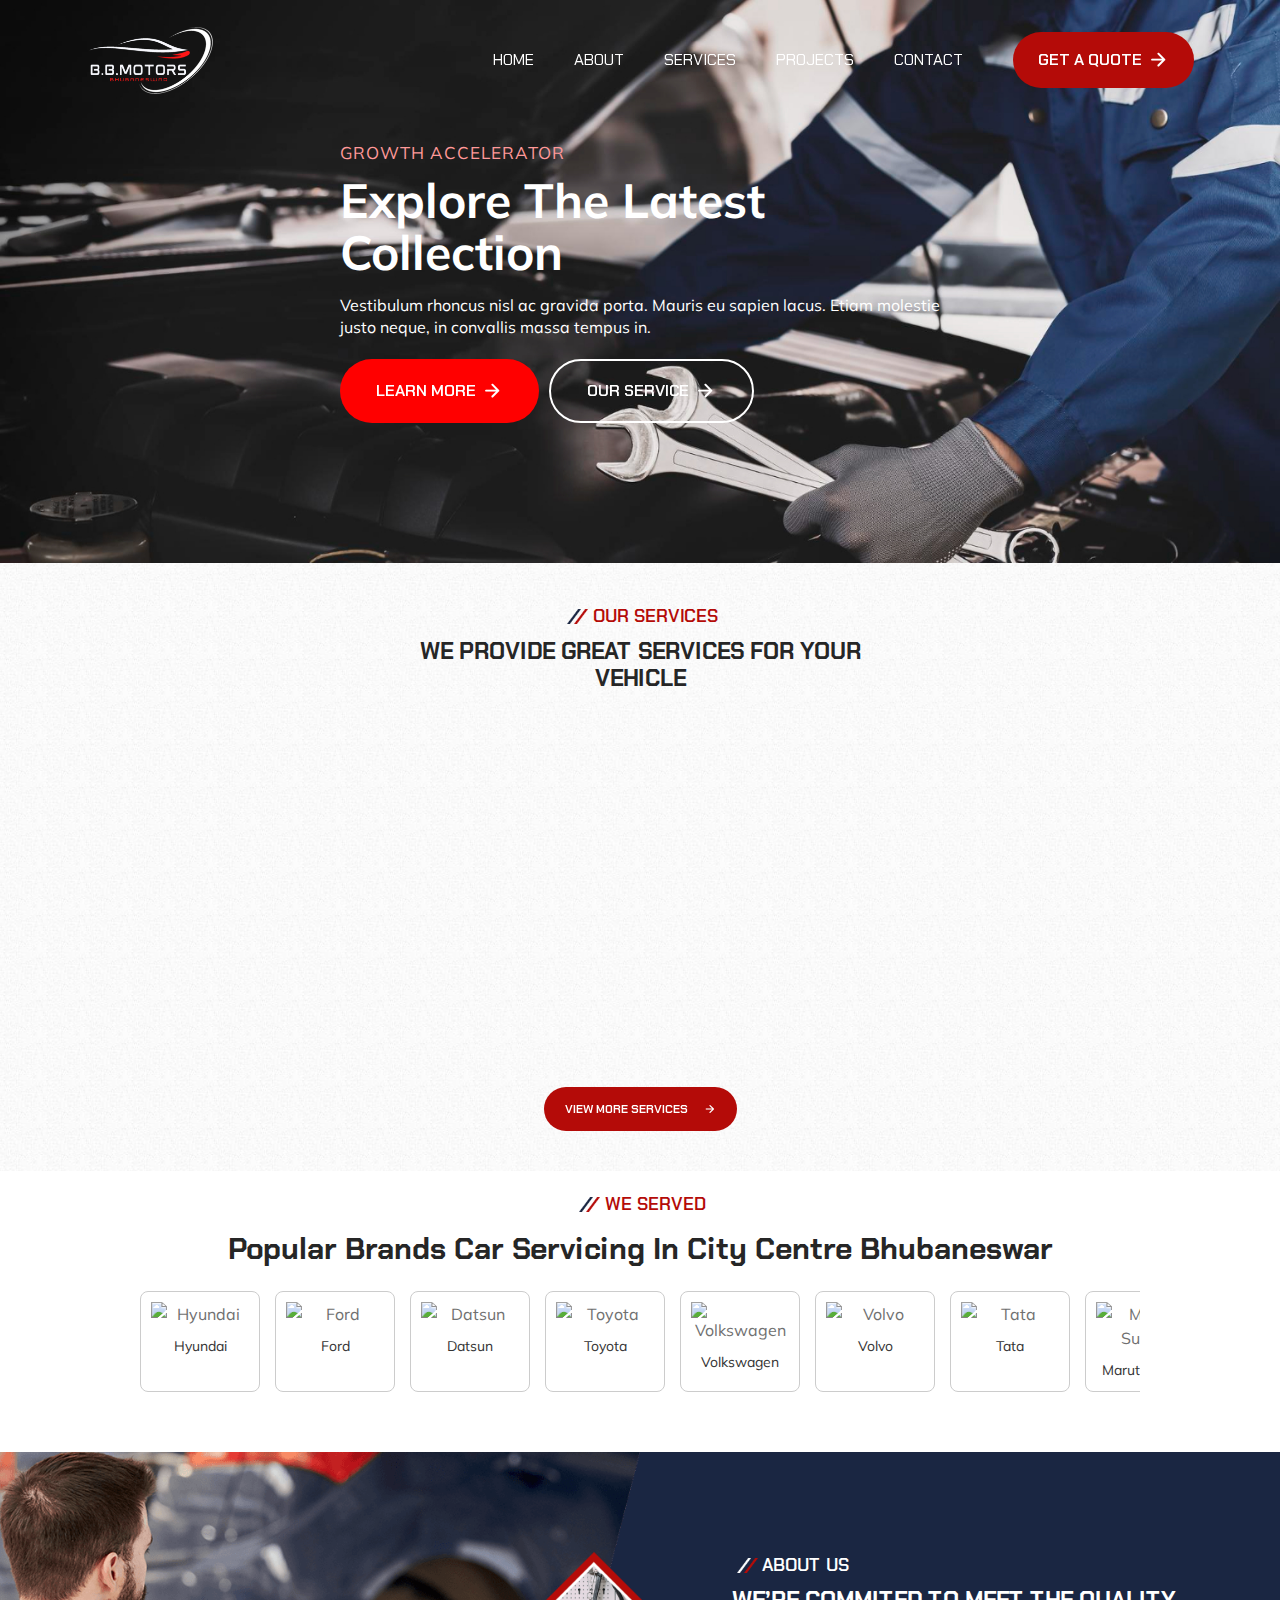
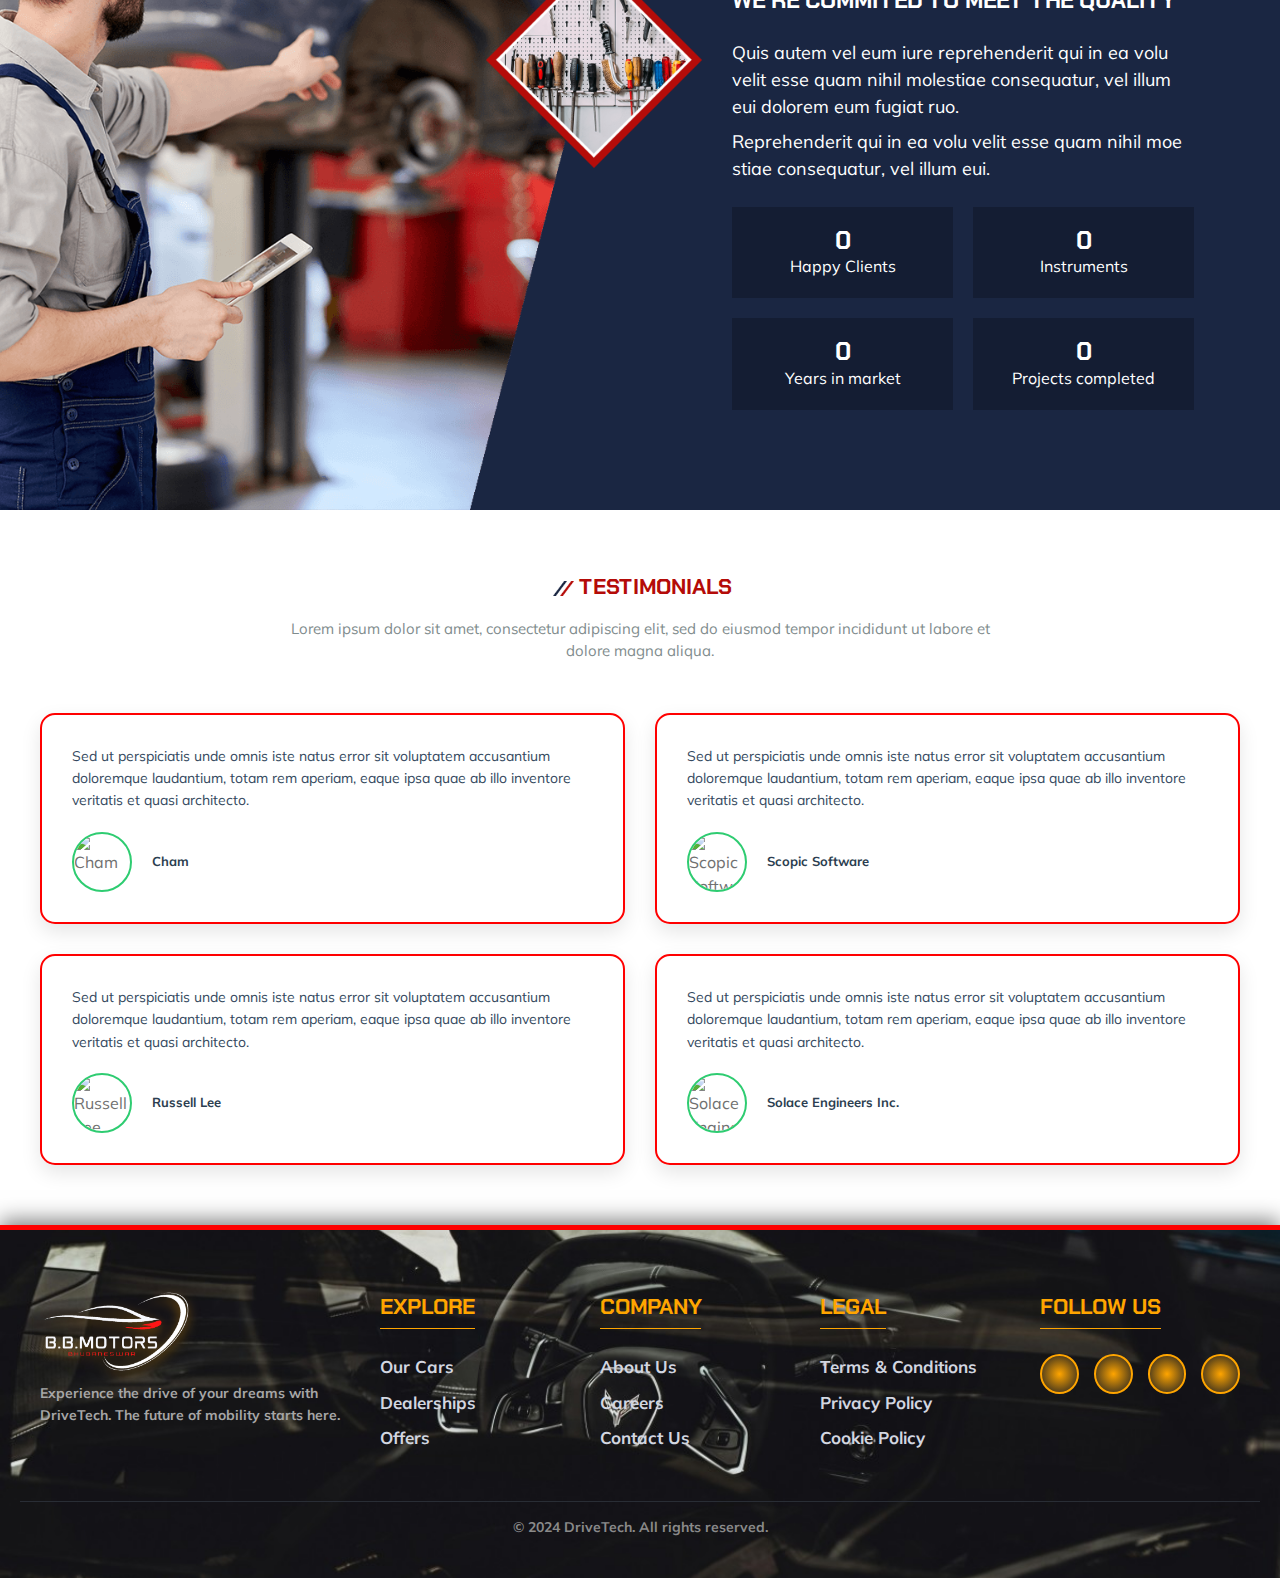
==== commit e87000ef: "new" ====
--- a/index.html
+++ b/index.html
@@ -108,7 +108,7 @@
               </a>
             </div>
           </div>
-          <img src="./assets/images/3919.jpg" alt="Hero Image" class="home-hero-image" id="heroImage">
+          <img src="./assets/images/hero-1.jpg" alt="Hero Image" class="home-hero-image" id="heroImage">
         </div>
       </section>
       
--- a/assets/css/style.css
+++ b/assets/css/style.css
@@ -479,21 +479,21 @@
 
 .home-hero-subtitle {
   text-transform: uppercase;
-  font-size: 12px;
+  font-size: 17px;
   letter-spacing: 1px;
   margin-bottom: 8px;
   color: hsl(0, 100%, 80%);
 }
 
 .home-hero-title {
-  font-size: 24px;
-  line-height: 1.2;
+  font-size: 20px;
+  line-height: 1.1;
   font-weight: bold;
   margin-bottom: 15px;
 }
 
 .home-hero-text {
-  font-size: 14px;
+  font-size: 18px;
   line-height: 1.4;
   margin-bottom: 20px;
 }
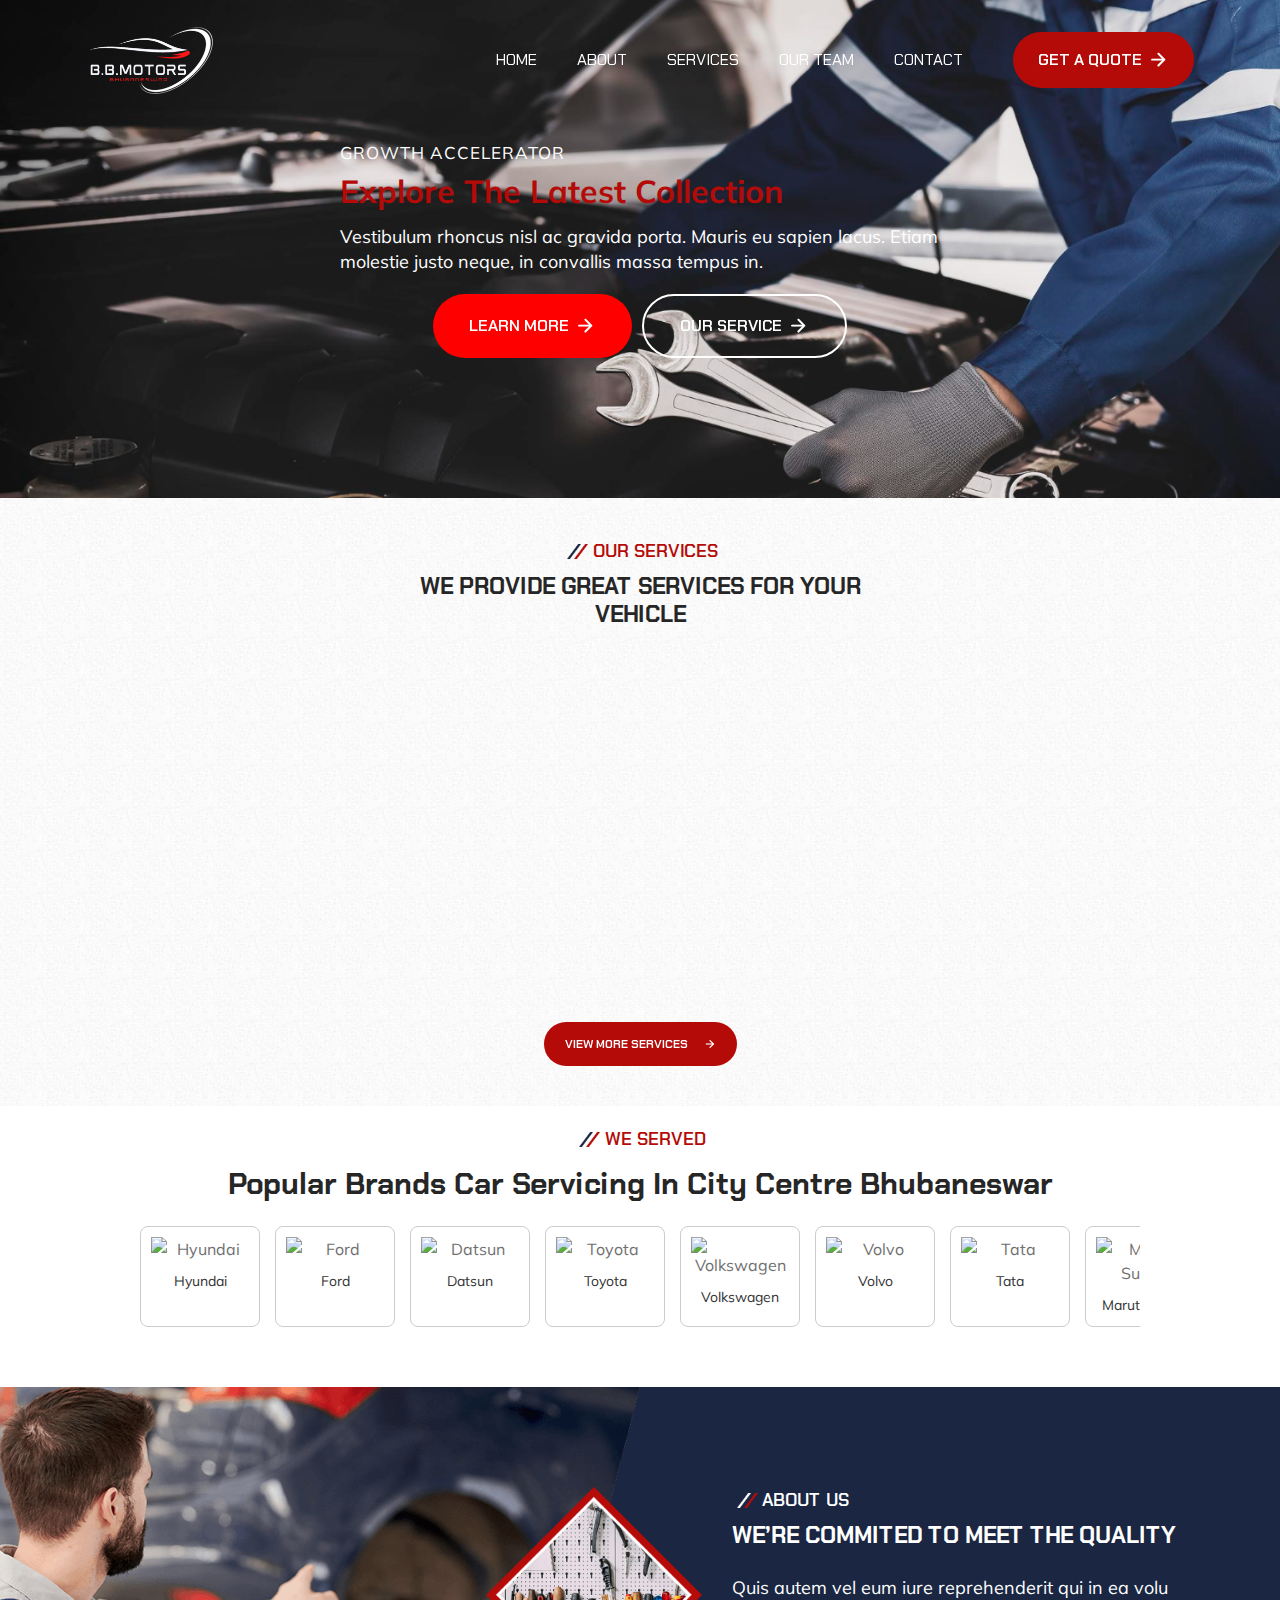
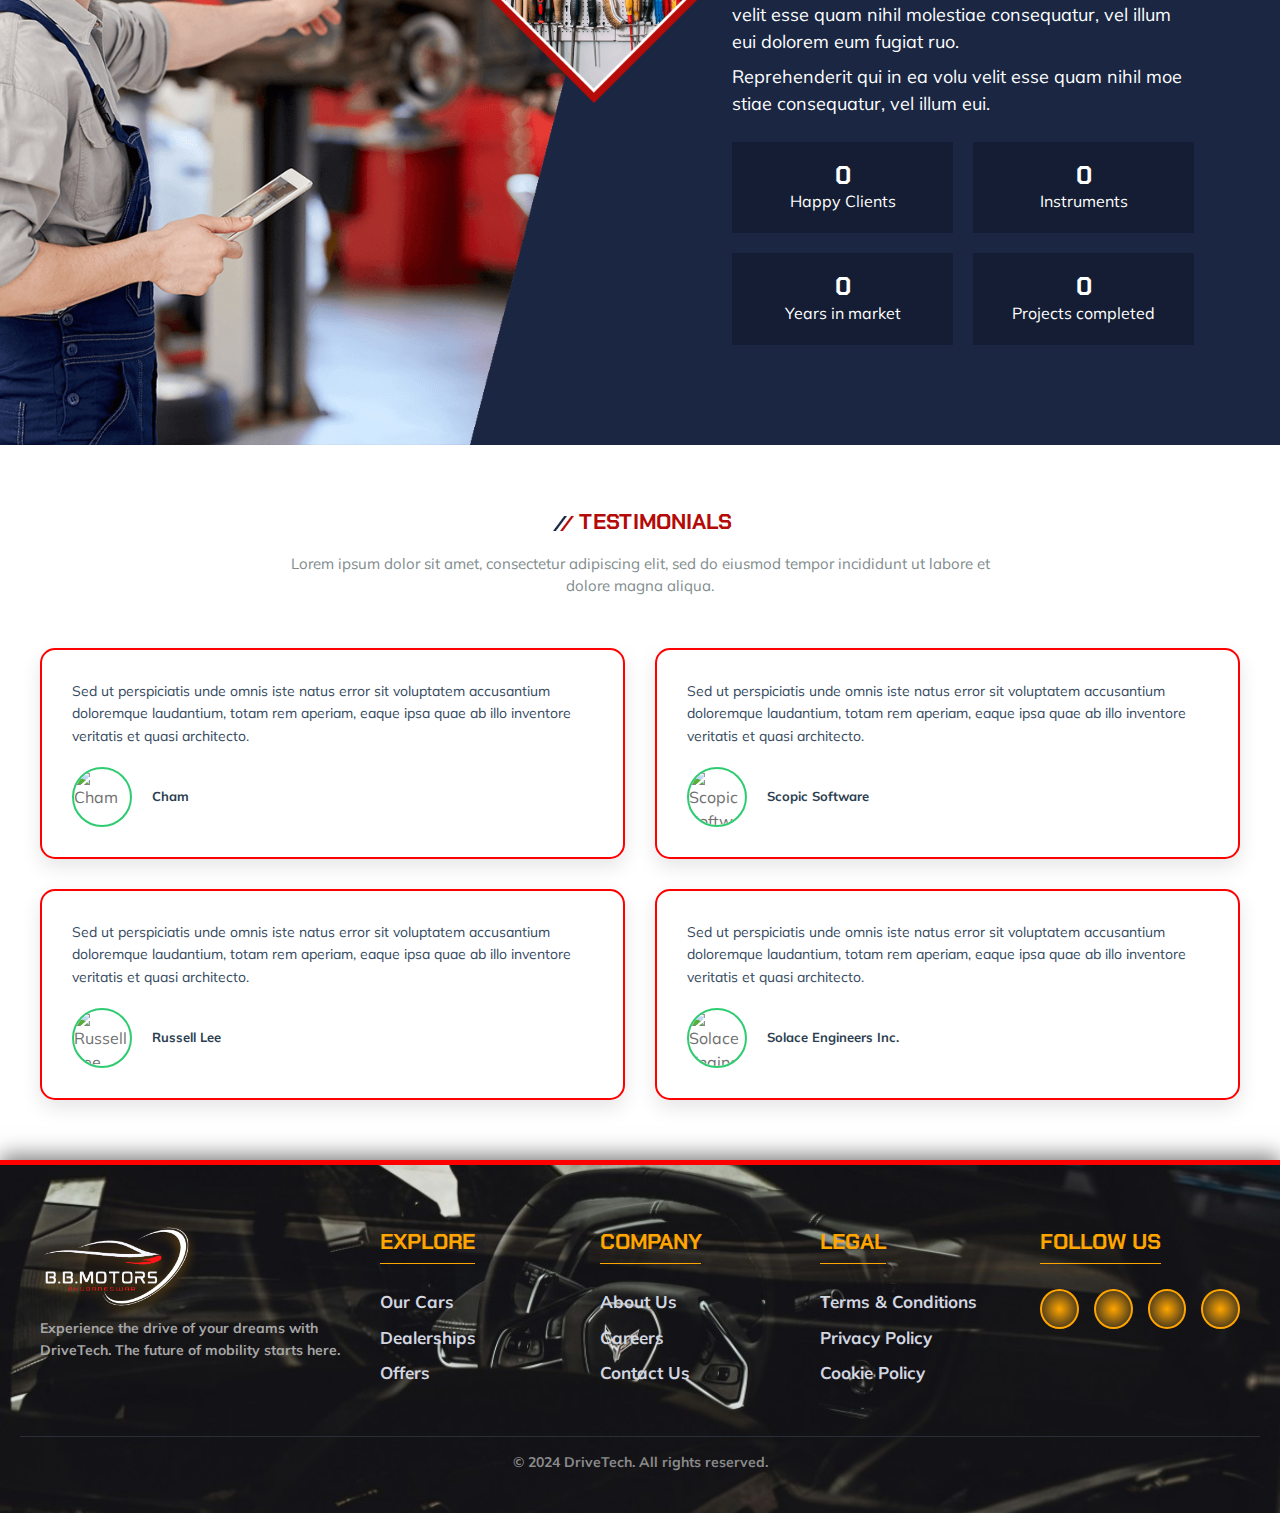
==== commit 1381c400: "new" ====
--- a/index.html
+++ b/index.html
@@ -60,9 +60,9 @@
             <ul class="navbar-list">
                 <li><a href="#" class="navbar-link">Home</a></li>
                 <li><a href="/about/" class="navbar-link">About</a></li>
-                <li><a href="#" class="navbar-link">Services</a></li>
-                <li><a href="#" class="navbar-link">Projects</a></li>
-                <li><a href="#" class="navbar-link">Contact</a></li>
+                <li><a href="/service/" class="navbar-link">Services</a></li>
+                <li><a href="#" class="navbar-link">Our Team</a></li>
+                <li><a href="/contact-us/" class="navbar-link">Contact</a></li>
             </ul>
         </nav>
         <a href="#" class="btn btn-primary">
--- a/assets/css/style.css
+++ b/assets/css/style.css
@@ -448,6 +448,7 @@
 /*-----------------------------------*\
   #HERO
 \*-----------------------------------*/
+
 .home-hero {
   position: relative;
   padding-block: 120px;
@@ -482,14 +483,15 @@
   font-size: 17px;
   letter-spacing: 1px;
   margin-bottom: 8px;
-  color: hsl(0, 100%, 80%);
+  color: var(--white);
 }
 
 .home-hero-title {
-  font-size: 20px;
+  font-size: 32px;
   line-height: 1.1;
   font-weight: bold;
   margin-bottom: 15px;
+  color: var(--international-orange-engineering);
 }
 
 .home-hero-text {
@@ -501,6 +503,8 @@
 .home-hero-button-group {
   display: flex;
   gap: 10px;
+  flex-wrap: wrap;
+  justify-content: center;
 }
 
 .btn {
@@ -545,7 +549,7 @@
 
 .home-hero-image {
   width: 100%;
-  height: auto;
+  height: 120%;
   object-fit: cover;
   position: absolute;
   top: 0;
@@ -566,110 +570,77 @@
   transform: translateY(0);
 }
 
+@media (max-width: 1024px) {
+  .home-hero {
+    padding-block: 140px;
+  }
+
+  .home-hero-title {
+    font-size: 28px;
+  }
+
+  .home-hero-text {
+    font-size: 16px;
+  }
+
+  .btn {
+    padding: 8px 14px;
+  }
+}
+
+@media (max-width: 768px) {
+  .home-hero {
+    padding-block: 100px;
+    text-align: center;
+  }
+
+  .home-hero-container {
+    padding: 15px;
+  }
+
+  .home-hero-title {
+    font-size: 24px;
+  }
+
+  .home-hero-text {
+    font-size: 15px;
+  }
+
+  .btn {
+    width: auto;
+    justify-content: center;
+  }
+}
+
 @media (max-width: 480px) {
   .home-hero {
-    padding-block: 50px;
-  }
-
-  .home-hero-container {
-    padding: 15px;
+    padding-block: 80px;
+  }
+
+  .home-hero-subtitle {
+    font-size: 13px;
   }
 
   .home-hero-title {
-    font-size: 22px;
+    font-size: 25px;
   }
 
   .home-hero-text {
     font-size: 12px;
   }
 
+  .home-hero-button-group {
+    justify-content: center;
+    gap: 10px;
+  }
+
   .btn {
-    padding: 8px 12px;
-    font-size: 12px;
-  }
-
-  .home-hero-subtitle {
-    font-size: 10px;
-    margin-bottom: 6px;
-  }
-
-  .home-hero-button-group {
-    gap: 8px;
-  }
-}
-
-@media (max-width: 768px) {
-  .home-hero {
-    padding-block: 60px;
-  }
-
-  .home-hero-title {
-    font-size: 26px;
-  }
-
-  .home-hero-text {
-    font-size: 13px;
-  }
-
-  .btn {
-    padding: 10px 14px;
-    font-size: 13px;
-  }
-
-  .home-hero-subtitle {
-    font-size: 11px;
-    margin-bottom: 7px;
-  }
-}
-
-@media (max-width: 1024px) {
-  .home-hero {
-    padding-block: 20px;
-  }
-
-  .home-hero-subtitle {
-    margin-top: 35px;
-  }
-
-  .home-hero-title {
-    font-size: 17px;
-  }
-
-  .home-hero-text {
-    font-size: 10px;
-  }
-
-  .btn {
-    padding: 10px 16px;
-    font-size: 10px;
-  }
-}
-
-@media (min-width: 1200px) {
-  .home-hero-title {
-    font-size: 48px;
-  }
-
-  .home-hero-text {
-    font-size: 16px;
-  }
-
-  .btn {
-    padding: 12px 20px;
-    font-size: 16px;
-  }
-}
-
-@keyframes fadeInUp {
-  from {
-    opacity: 0;
-    transform: translateY(50px);
-  }
-  to {
-    opacity: 1;
-    transform: translateY(0);
-  }
-}
+    font-size: 14px;
+    padding: 6px 12px;
+    flex-grow: 1;
+  }
+}
+
 
 
 
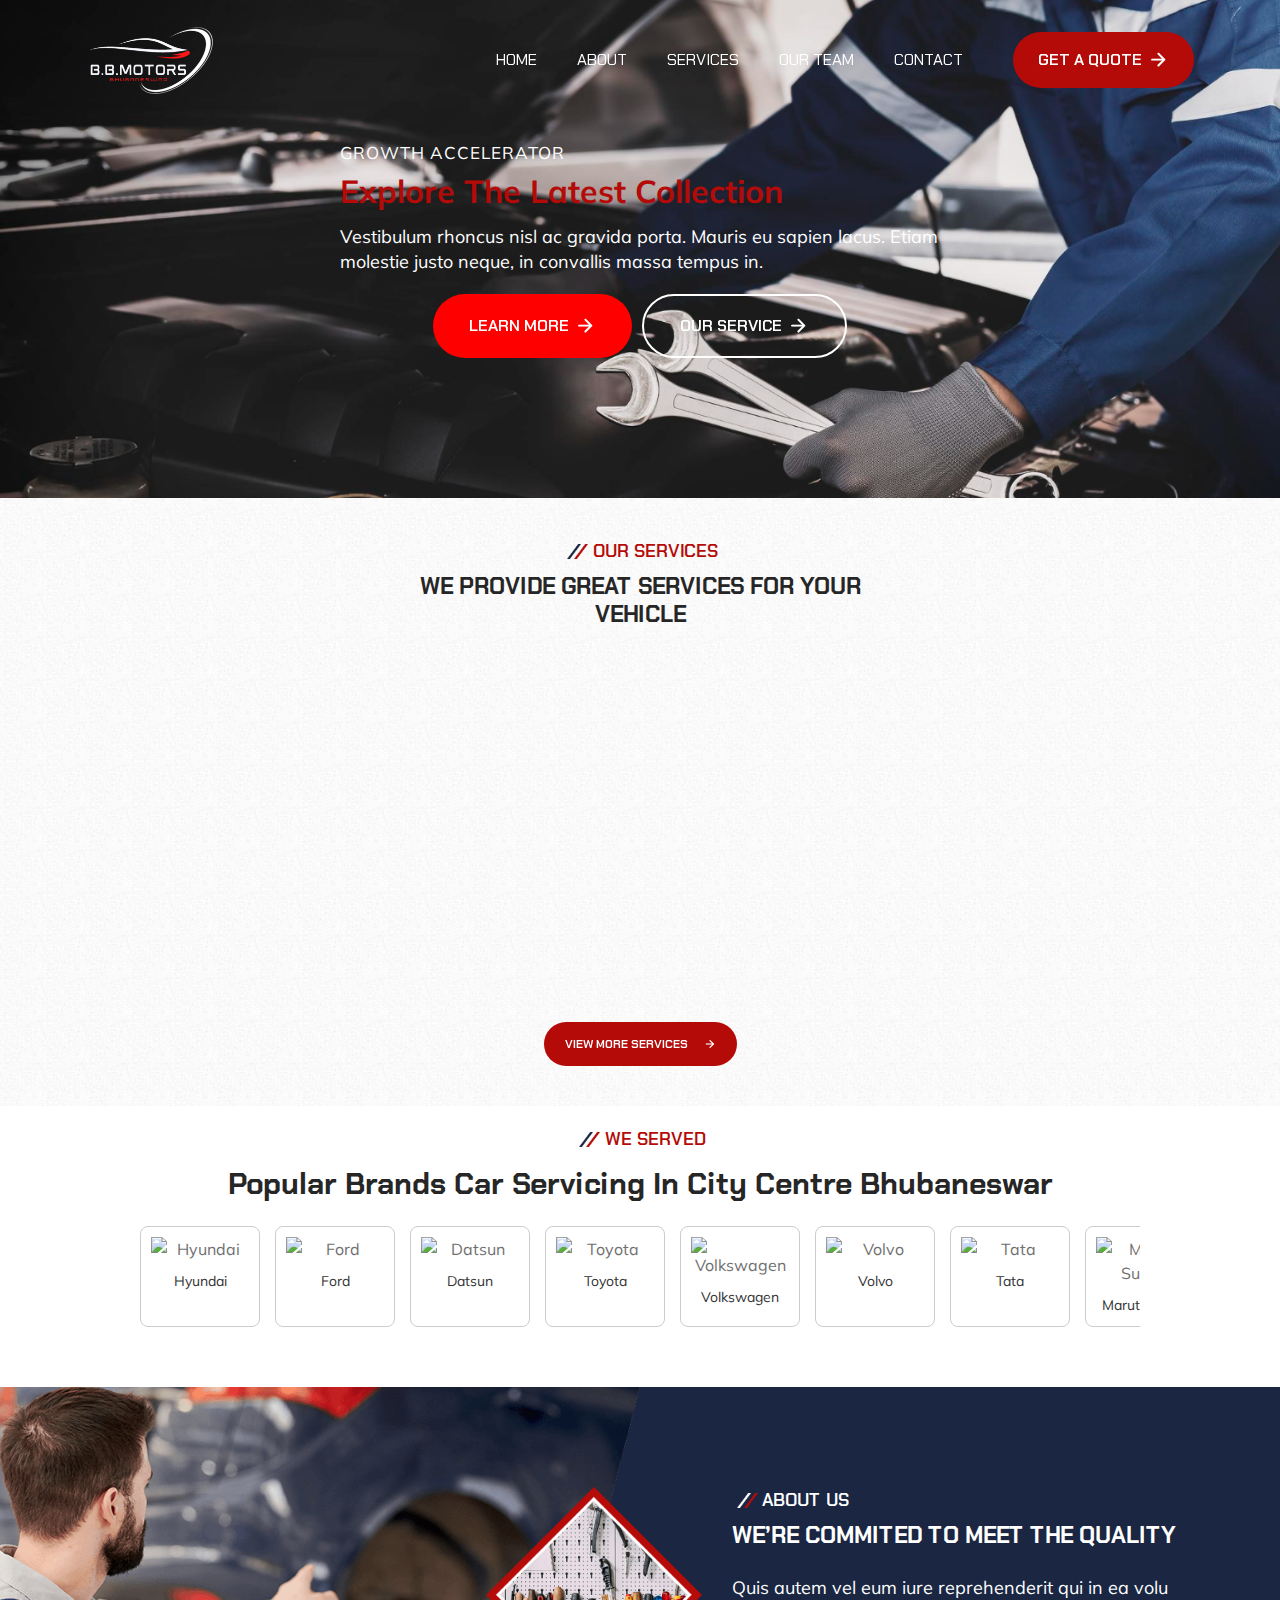
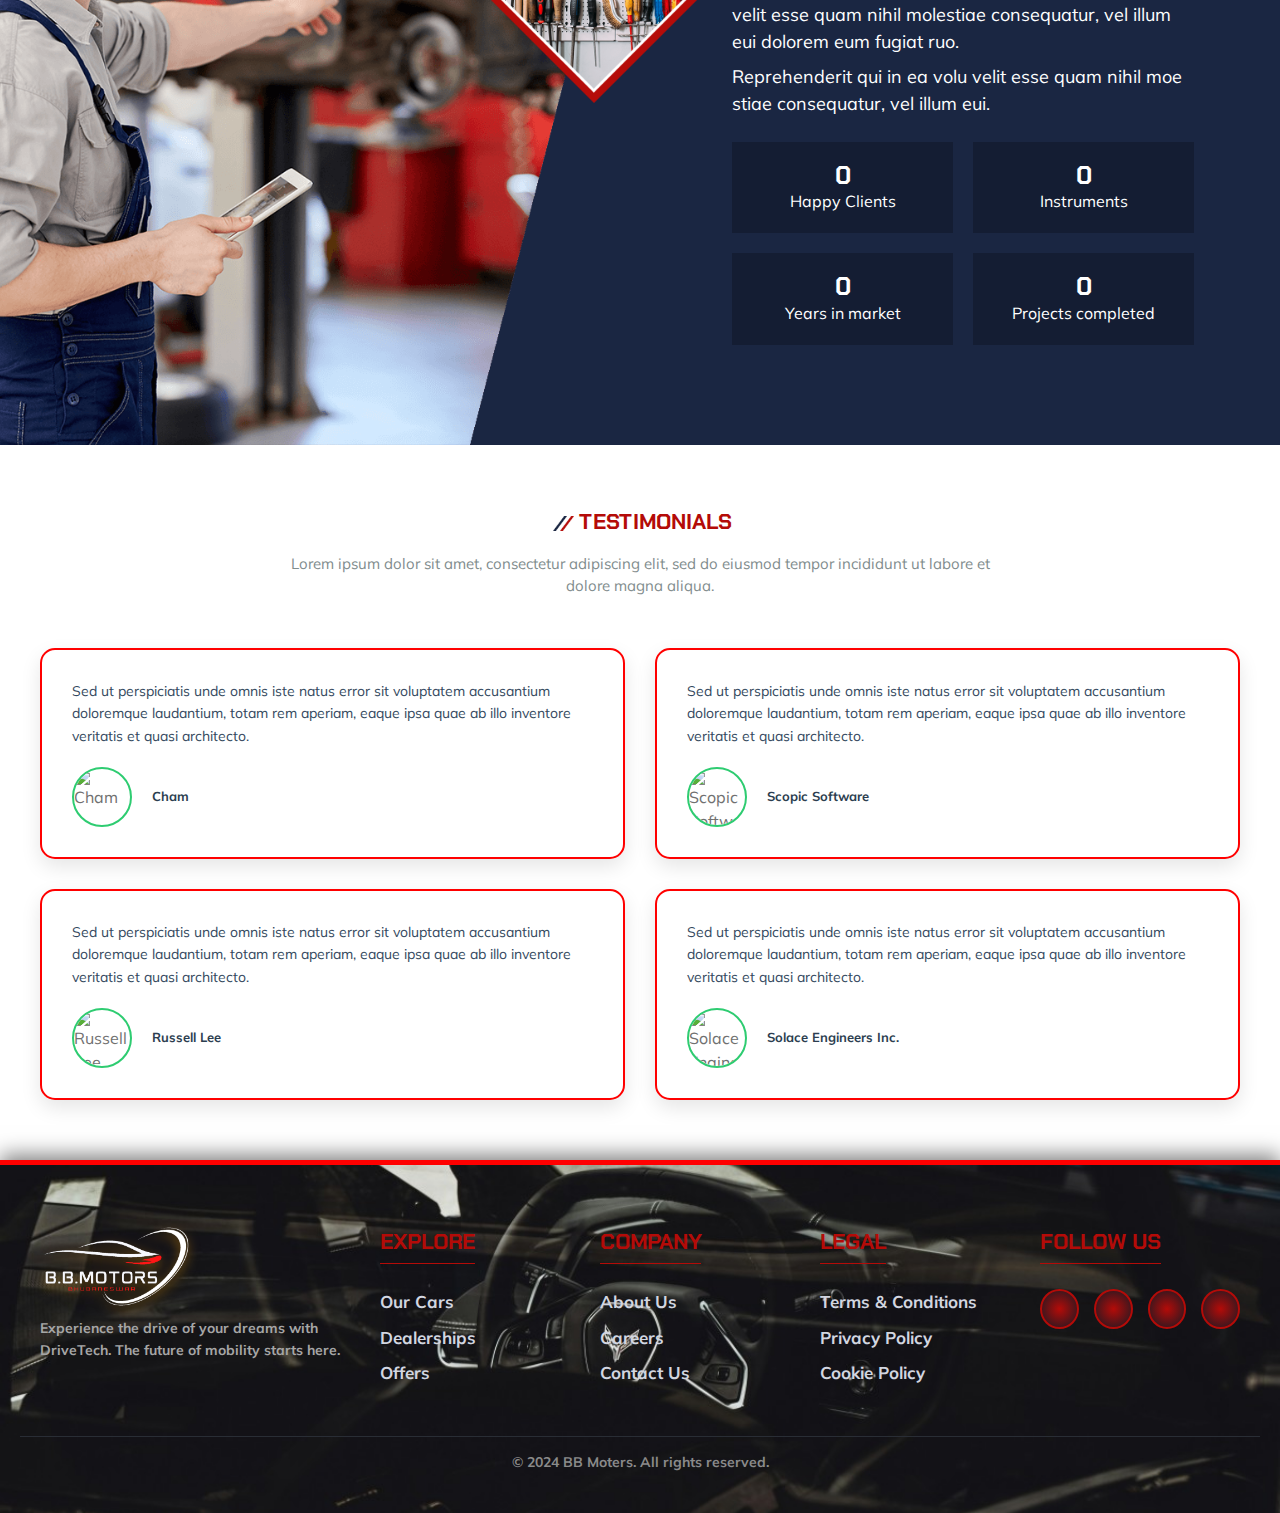
==== commit d9924c8b: "new" ====
--- a/index.html
+++ b/index.html
@@ -53,29 +53,29 @@
 
   <header class="header" data-header>
     <div class="container">
-        <a href="#" class="logo">
-            <img src="/assets/images/Red & White.png" width="128" height="63" alt="autofix home">
-        </a>
-        <nav class="navbar" data-navbar>
-            <ul class="navbar-list">
-                <li><a href="#" class="navbar-link">Home</a></li>
-                <li><a href="/about/" class="navbar-link">About</a></li>
-                <li><a href="/service/" class="navbar-link">Services</a></li>
-                <li><a href="#" class="navbar-link">Our Team</a></li>
-                <li><a href="/contact-us/" class="navbar-link">Contact</a></li>
-            </ul>
-        </nav>
-        <a href="#" class="btn btn-primary">
-            <span class="span">Get a Quote</span>
-            <span class="material-symbols-rounded">arrow_forward</span>
-        </a>
-        <button class="nav-toggle-btn" aria-label="toggle menu" data-nav-toggler>
-            <span class="nav-toggle-icon icon-1"></span>
-            <span class="nav-toggle-icon icon-2"></span>
-            <span class="nav-toggle-icon icon-3"></span>
-        </button>
+      <a href="#" class="logo">
+        <img src="/assets/images/Red & White.png" width="128" height="63" alt="autofix home">
+      </a>
+      <nav class="navbar" data-navbar>
+        <ul class="navbar-list">
+          <li><a href="#" class="navbar-link">Home</a></li>
+          <li><a href="/about/" class="navbar-link">About</a></li>
+          <li><a href="/service/" class="navbar-link">Services</a></li>
+          <li><a href="/our-team/" class="navbar-link">Our Team</a></li>
+          <li><a href="/contact-us/" class="navbar-link">Contact</a></li>
+        </ul>
+      </nav>
+      <a href="#" class="btn btn-primary">
+        <span class="span">Get a Quote</span>
+        <span class="material-symbols-rounded">arrow_forward</span>
+      </a>
+      <button class="nav-toggle-btn" aria-label="toggle menu" data-nav-toggler>
+        <span class="nav-toggle-icon icon-1"></span>
+        <span class="nav-toggle-icon icon-2"></span>
+        <span class="nav-toggle-icon icon-3"></span>
+      </button>
     </div>
-</header>
+  </header>
 
 
 
@@ -95,7 +95,8 @@
             <p class="home-hero-subtitle">GROWTH ACCELERATOR</p>
             <h1 class="home-hero-title">Explore The Latest Collection</h1>
             <p class="home-hero-text">
-              Vestibulum rhoncus nisl ac gravida porta. Mauris eu sapien lacus. Etiam molestie justo neque, in convallis massa tempus in.
+              Vestibulum rhoncus nisl ac gravida porta. Mauris eu sapien lacus. Etiam molestie justo neque, in convallis
+              massa tempus in.
             </p>
             <div class="home-hero-button-group">
               <a href="#" class="btn home-hero-primary-btn">
@@ -111,11 +112,11 @@
           <img src="./assets/images/hero-1.jpg" alt="Hero Image" class="home-hero-image" id="heroImage">
         </div>
       </section>
-      
-
-    
-      
-      
+
+
+
+
+
 
 
 
@@ -127,56 +128,56 @@
 
       <section class="section our-service has-bg-image" aria-labelledby="service-label"
         style="background-image: url('./assets/images/service-bg.jpg')">
-  <div class="container">
-
-    <p class="section-subtitle :light" id="service-label">Our Services</p>
-
-    <h2 class="h2 section-title">We Provide Great Services For Your Vehicle</h2>
-
-    <div class="our-service-list">
-
-      <div class="our-service-card fade-in-up">
-        <figure class="card-icon">
-          <img src="/assets/images/services-1.png" width="110" height="110" loading="lazy" alt="Maintenance">
-        </figure>
-        <h3 class="h3 card-title">Maintenance</h3>
-        <p class="card-text">
-          The act of inspecting or testing the condition of car subsystems and servicing.
-        </p>
-        <a href="#" class="our-service-link">View More</a>
-      </div>
-
-      <div class="our-service-card fade-in-up">
-        <figure class="card-icon">
-          <img src="/assets/images/services-2.png" width="110" height="110" loading="lazy" alt="Wheels">
-        </figure>
-        <h3 class="h3 card-title">Wheels</h3>
-        <p class="card-text">
-          The most amazing and wide range of alloy and aftermarket/factory wheels.
-        </p>
-        <a href="#" class="our-service-link">View More</a>
-      </div>
-
-      <div class="our-service-card fade-in-up">
-        <figure class="card-icon">
-          <img src="/assets/images/services-3.png" width="110" height="110" loading="lazy" alt="Tires">
-        </figure>
-        <h3 class="h3 card-title">Tires</h3>
-        <p class="card-text">
-          Tires that we offer are of different types: from all-season ones to run-flat types.
-        </p>
-        <a href="#" class="our-service-link">View More</a>
-      </div>
-
-    </div>
-
-    <a href="#" class="service-btn">
-      <span class="span">View More Services</span>
-      <span class="material-symbols-rounded">arrow_forward</span>
-    </a>
-
-  </div>
-</section>
+        <div class="container">
+
+          <p class="section-subtitle :light" id="service-label">Our Services</p>
+
+          <h2 class="h2 section-title">We Provide Great Services For Your Vehicle</h2>
+
+          <div class="our-service-list">
+
+            <div class="our-service-card fade-in-up">
+              <figure class="card-icon">
+                <img src="/assets/images/services-1.png" width="110" height="110" loading="lazy" alt="Maintenance">
+              </figure>
+              <h3 class="h3 card-title">Maintenance</h3>
+              <p class="card-text">
+                The act of inspecting or testing the condition of car subsystems and servicing.
+              </p>
+              <a href="#" class="our-service-link">View More</a>
+            </div>
+
+            <div class="our-service-card fade-in-up">
+              <figure class="card-icon">
+                <img src="/assets/images/services-2.png" width="110" height="110" loading="lazy" alt="Wheels">
+              </figure>
+              <h3 class="h3 card-title">Wheels</h3>
+              <p class="card-text">
+                The most amazing and wide range of alloy and aftermarket/factory wheels.
+              </p>
+              <a href="#" class="our-service-link">View More</a>
+            </div>
+
+            <div class="our-service-card fade-in-up">
+              <figure class="card-icon">
+                <img src="/assets/images/services-3.png" width="110" height="110" loading="lazy" alt="Tires">
+              </figure>
+              <h3 class="h3 card-title">Tires</h3>
+              <p class="card-text">
+                Tires that we offer are of different types: from all-season ones to run-flat types.
+              </p>
+              <a href="#" class="our-service-link">View More</a>
+            </div>
+
+          </div>
+
+          <a href="#" class="service-btn">
+            <span class="span">View More Services</span>
+            <span class="material-symbols-rounded">arrow_forward</span>
+          </a>
+
+        </div>
+      </section>
 
 
       <section class="car-brands">
@@ -235,60 +236,60 @@
 
       <section class="section about has-before" aria-labelledby="about-label">
         <div class="container">
-      
+
           <figure class="about-banner">
             <img src="./assets/images/about-banner.png" width="540" height="540" loading="lazy"
               alt="vehicle repair equipments" class="w-100">
           </figure>
-      
+
           <div class="about-content">
-      
+
             <p class="section-subtitle :dark">About Us</p>
-      
+
             <h2 class="h2 section-title">We’re Commited to Meet the Quality</h2>
-      
+
             <p class="section-text">
               Quis autem vel eum iure reprehenderit qui in ea volu velit esse quam nihil molestiae consequatur, vel
               illum eui dolorem eum fugiat ruo.
             </p>
-      
+
             <p class="section-text">
               Reprehenderit qui in ea volu velit esse quam nihil moe stiae consequatur, vel illum eui.
             </p>
-      
+
             <ul class="about-list">
-      
+
               <li class="about-item">
                 <p>
                   <strong class="display-1 strong" data-count="8000">0</strong> Happy Clients
                 </p>
               </li>
-      
+
               <li class="about-item">
                 <p>
                   <strong class="display-1 strong" data-count="22">0</strong> Instruments
                 </p>
               </li>
-      
+
               <li class="about-item">
                 <p>
                   <strong class="display-1 strong" data-count="50">0</strong> Years in market
                 </p>
               </li>
-      
+
               <li class="about-item">
                 <p>
                   <strong class="display-1 strong" data-count="99">0</strong> Projects completed
                 </p>
               </li>
-      
+
             </ul>
-      
-          </div>
-      
+
+          </div>
+
         </div>
       </section>
-      
+
 
 
 
@@ -300,46 +301,51 @@
 
       <section class="testimonials">
         <h1 class="section-subtitle :light">Testimonials</h1>
-        <p>Lorem ipsum dolor sit amet, consectetur adipiscing elit, sed do eiusmod tempor incididunt ut labore et dolore magna aliqua.</p>
+        <p>Lorem ipsum dolor sit amet, consectetur adipiscing elit, sed do eiusmod tempor incididunt ut labore et dolore
+          magna aliqua.</p>
         <div class="testimonial-container">
-            <div class="testimonial-card">
-                <p>Sed ut perspiciatis unde omnis iste natus error sit voluptatem accusantium doloremque laudantium, totam rem aperiam, eaque ipsa quae ab illo inventore veritatis et quasi architecto.</p>
-                <div class="testimonial-author">
-                    <img src="https://via.placeholder.com/60" alt="Cham">
-                    <div>
-                        <strong>Cham</strong>
-                    </div>
-                </div>
-            </div>
-            <div class="testimonial-card">
-                <p>Sed ut perspiciatis unde omnis iste natus error sit voluptatem accusantium doloremque laudantium, totam rem aperiam, eaque ipsa quae ab illo inventore veritatis et quasi architecto.</p>
-                <div class="testimonial-author">
-                    <img src="https://via.placeholder.com/60" alt="Scopic Software">
-                    <div>
-                        <strong>Scopic Software</strong>
-                    </div>
-                </div>
-            </div>
-            <div class="testimonial-card">
-                <p>Sed ut perspiciatis unde omnis iste natus error sit voluptatem accusantium doloremque laudantium, totam rem aperiam, eaque ipsa quae ab illo inventore veritatis et quasi architecto.</p>
-                <div class="testimonial-author">
-                    <img src="https://via.placeholder.com/60" alt="Russell Lee">
-                    <div>
-                        <strong>Russell Lee</strong>
-                    </div>
-                </div>
-            </div>
-            <div class="testimonial-card">
-                <p>Sed ut perspiciatis unde omnis iste natus error sit voluptatem accusantium doloremque laudantium, totam rem aperiam, eaque ipsa quae ab illo inventore veritatis et quasi architecto.</p>
-                <div class="testimonial-author">
-                    <img src="https://via.placeholder.com/60" alt="Solace Engineers Inc.">
-                    <div>
-                        <strong>Solace Engineers Inc.</strong>
-                    </div>
-                </div>
-            </div>
-        </div>
-    </section>
+          <div class="testimonial-card">
+            <p>Sed ut perspiciatis unde omnis iste natus error sit voluptatem accusantium doloremque laudantium, totam
+              rem aperiam, eaque ipsa quae ab illo inventore veritatis et quasi architecto.</p>
+            <div class="testimonial-author">
+              <img src="https://via.placeholder.com/60" alt="Cham">
+              <div>
+                <strong>Cham</strong>
+              </div>
+            </div>
+          </div>
+          <div class="testimonial-card">
+            <p>Sed ut perspiciatis unde omnis iste natus error sit voluptatem accusantium doloremque laudantium, totam
+              rem aperiam, eaque ipsa quae ab illo inventore veritatis et quasi architecto.</p>
+            <div class="testimonial-author">
+              <img src="https://via.placeholder.com/60" alt="Scopic Software">
+              <div>
+                <strong>Scopic Software</strong>
+              </div>
+            </div>
+          </div>
+          <div class="testimonial-card">
+            <p>Sed ut perspiciatis unde omnis iste natus error sit voluptatem accusantium doloremque laudantium, totam
+              rem aperiam, eaque ipsa quae ab illo inventore veritatis et quasi architecto.</p>
+            <div class="testimonial-author">
+              <img src="https://via.placeholder.com/60" alt="Russell Lee">
+              <div>
+                <strong>Russell Lee</strong>
+              </div>
+            </div>
+          </div>
+          <div class="testimonial-card">
+            <p>Sed ut perspiciatis unde omnis iste natus error sit voluptatem accusantium doloremque laudantium, totam
+              rem aperiam, eaque ipsa quae ab illo inventore veritatis et quasi architecto.</p>
+            <div class="testimonial-author">
+              <img src="https://via.placeholder.com/60" alt="Solace Engineers Inc.">
+              <div>
+                <strong>Solace Engineers Inc.</strong>
+              </div>
+            </div>
+          </div>
+        </div>
+      </section>
     </article>
   </main>
 
@@ -392,7 +398,7 @@
       </div>
     </div>
     <div class="footer-bottom">
-      <p>© 2024 DriveTech. All rights reserved.</p>
+      <p>© 2024 BB Moters. All rights reserved.</p>
     </div>
   </footer>
 
--- a/assets/css/style.css
+++ b/assets/css/style.css
@@ -1255,9 +1255,9 @@
 .footer-section h4 {
   font-size: 2.2rem;
   margin-bottom: 15px;
-  color: #ffa500;
+  color: var(--international-orange-engineering);
   text-transform: uppercase;
-  border-bottom: 1px solid #ffa500;
+  border-bottom: 1px solid var(--international-orange-engineering);
   padding-bottom: 5px;
   display: inline-block;
   font-family: var(--ff-chakra-petch);
@@ -1290,12 +1290,12 @@
   bottom: -2px;
   width: 0;
   height: 2px;
-  background-color: #ffa500;
+  background-color: var(--international-orange-engineering);
   transition: width 0.3s ease, left 0.3s ease;
 }
 
 .footer-section ul li a:hover {
-  color: #ffa500;
+  color: var(--international-orange-engineering);
 }
 
 .footer-section ul li a:hover::before {
@@ -1331,8 +1331,8 @@
 .icon {
   width: 40px;
   height: 40px;
-  background: radial-gradient(circle, #ffa500, #151a24);
-  border: 2px solid #ffa500;
+  background: radial-gradient(circle, var(--international-orange-engineering), #151a24);
+  border: 2px solid var(--international-orange-engineering);
   border-radius: 50%;
   display: flex;
   align-items: center;
@@ -1342,7 +1342,7 @@
 
 .icon:hover {
   transform: scale(1.2);
-  box-shadow: 0 0 15px #ffa500;
+  box-shadow: 0 0 15px var(--international-orange-engineering);
 }
 
 /* Footer Bottom */
